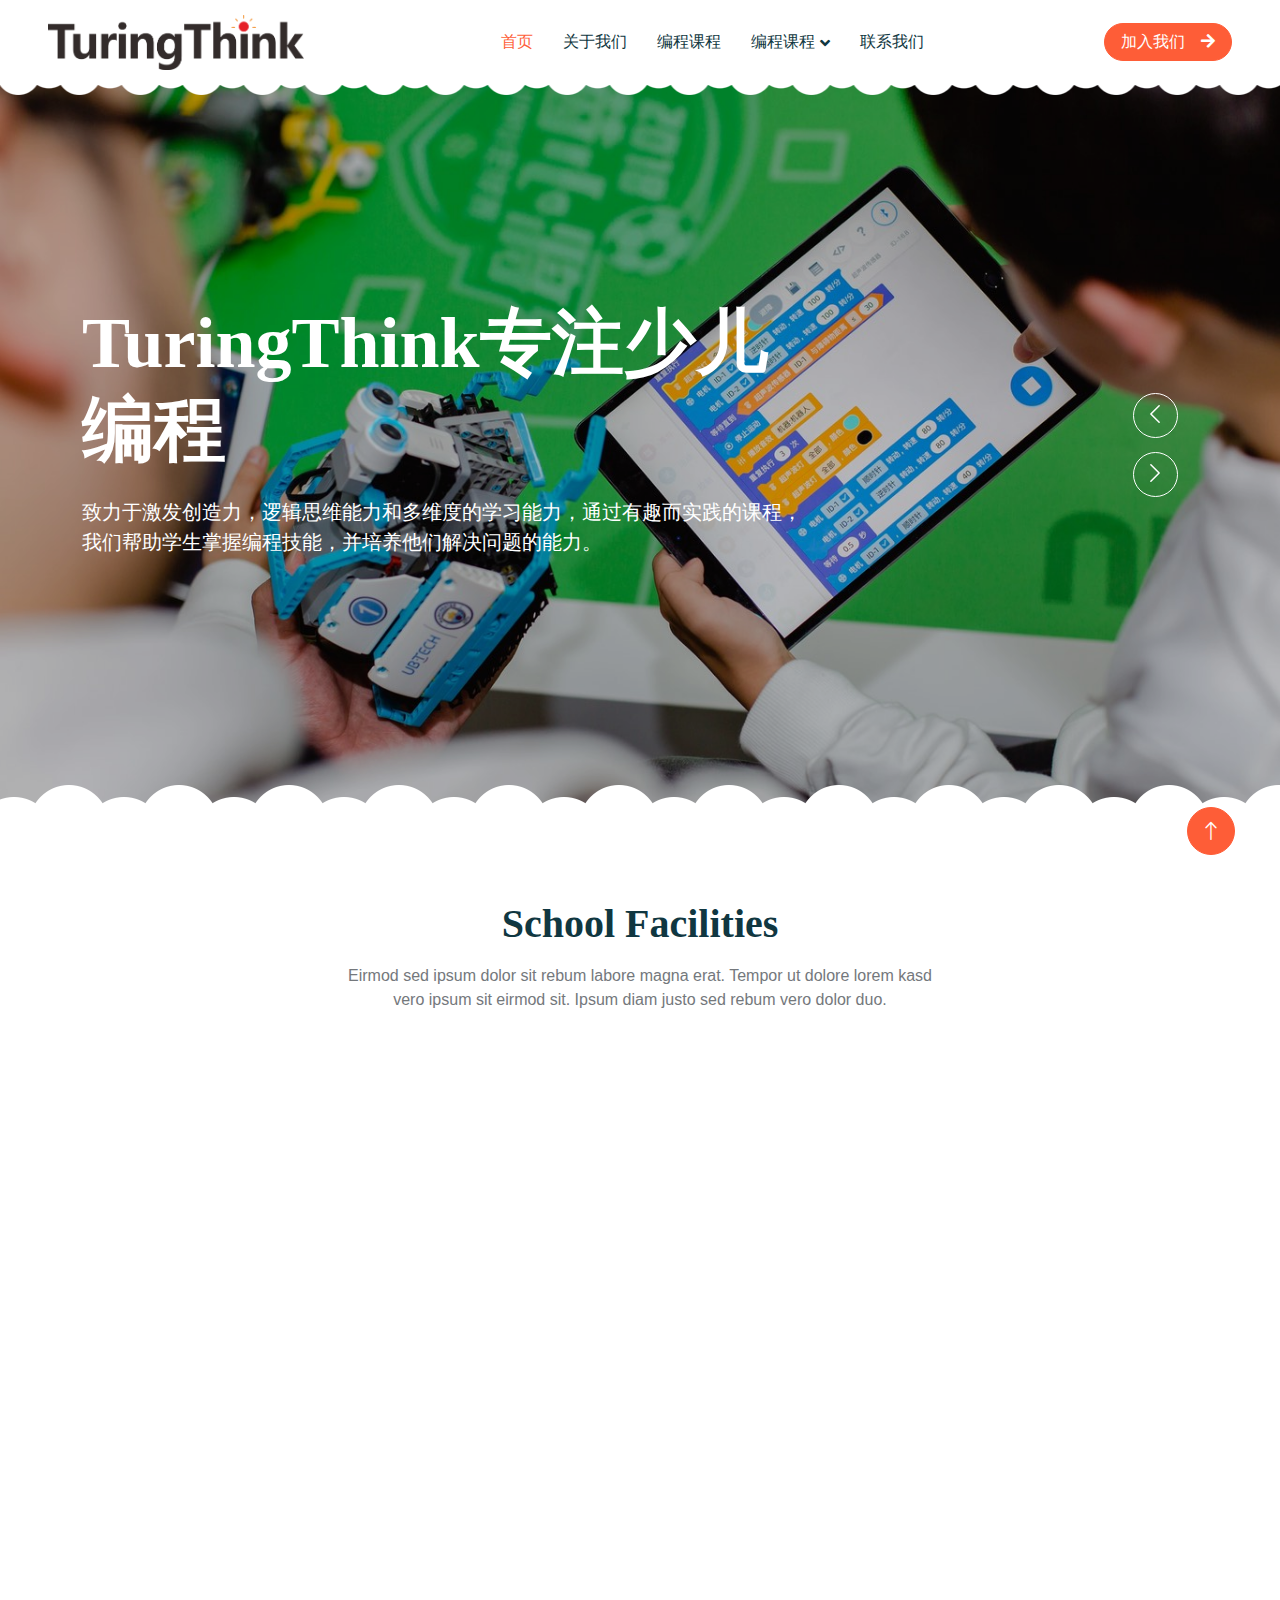
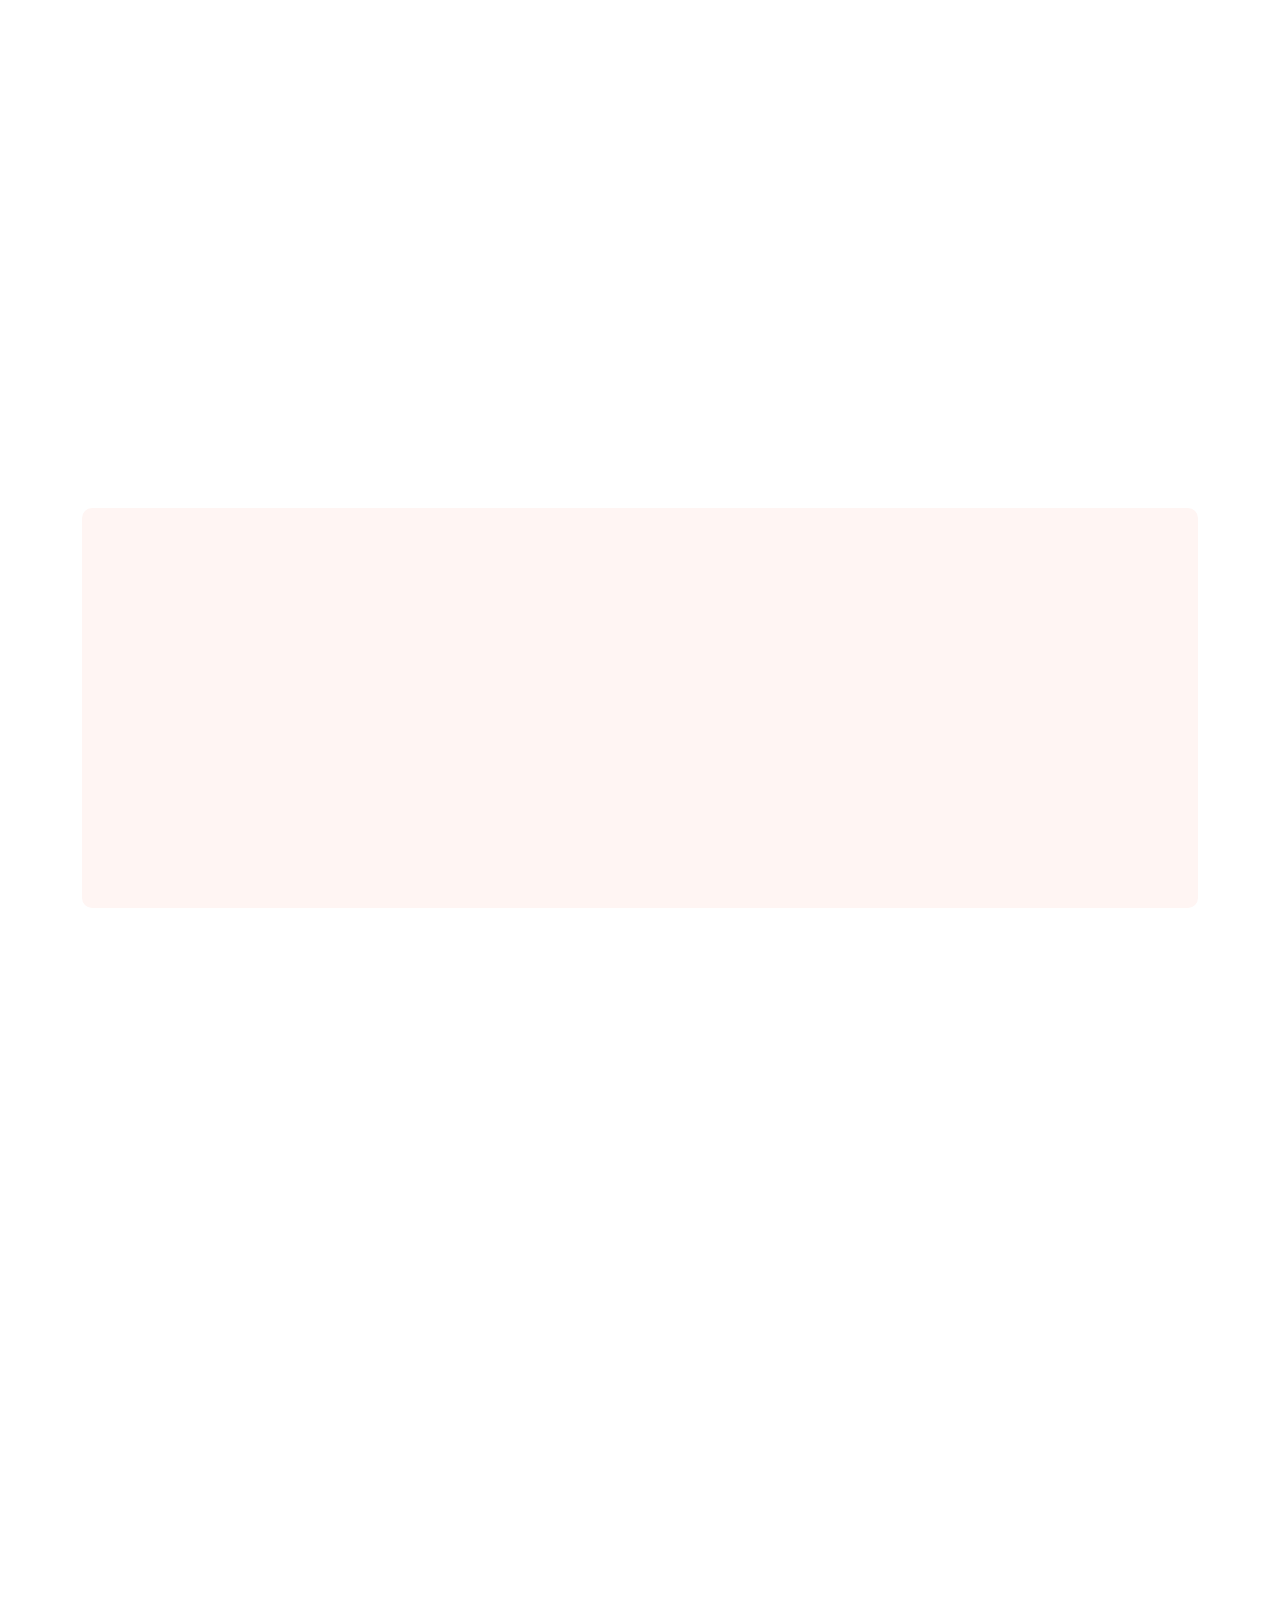
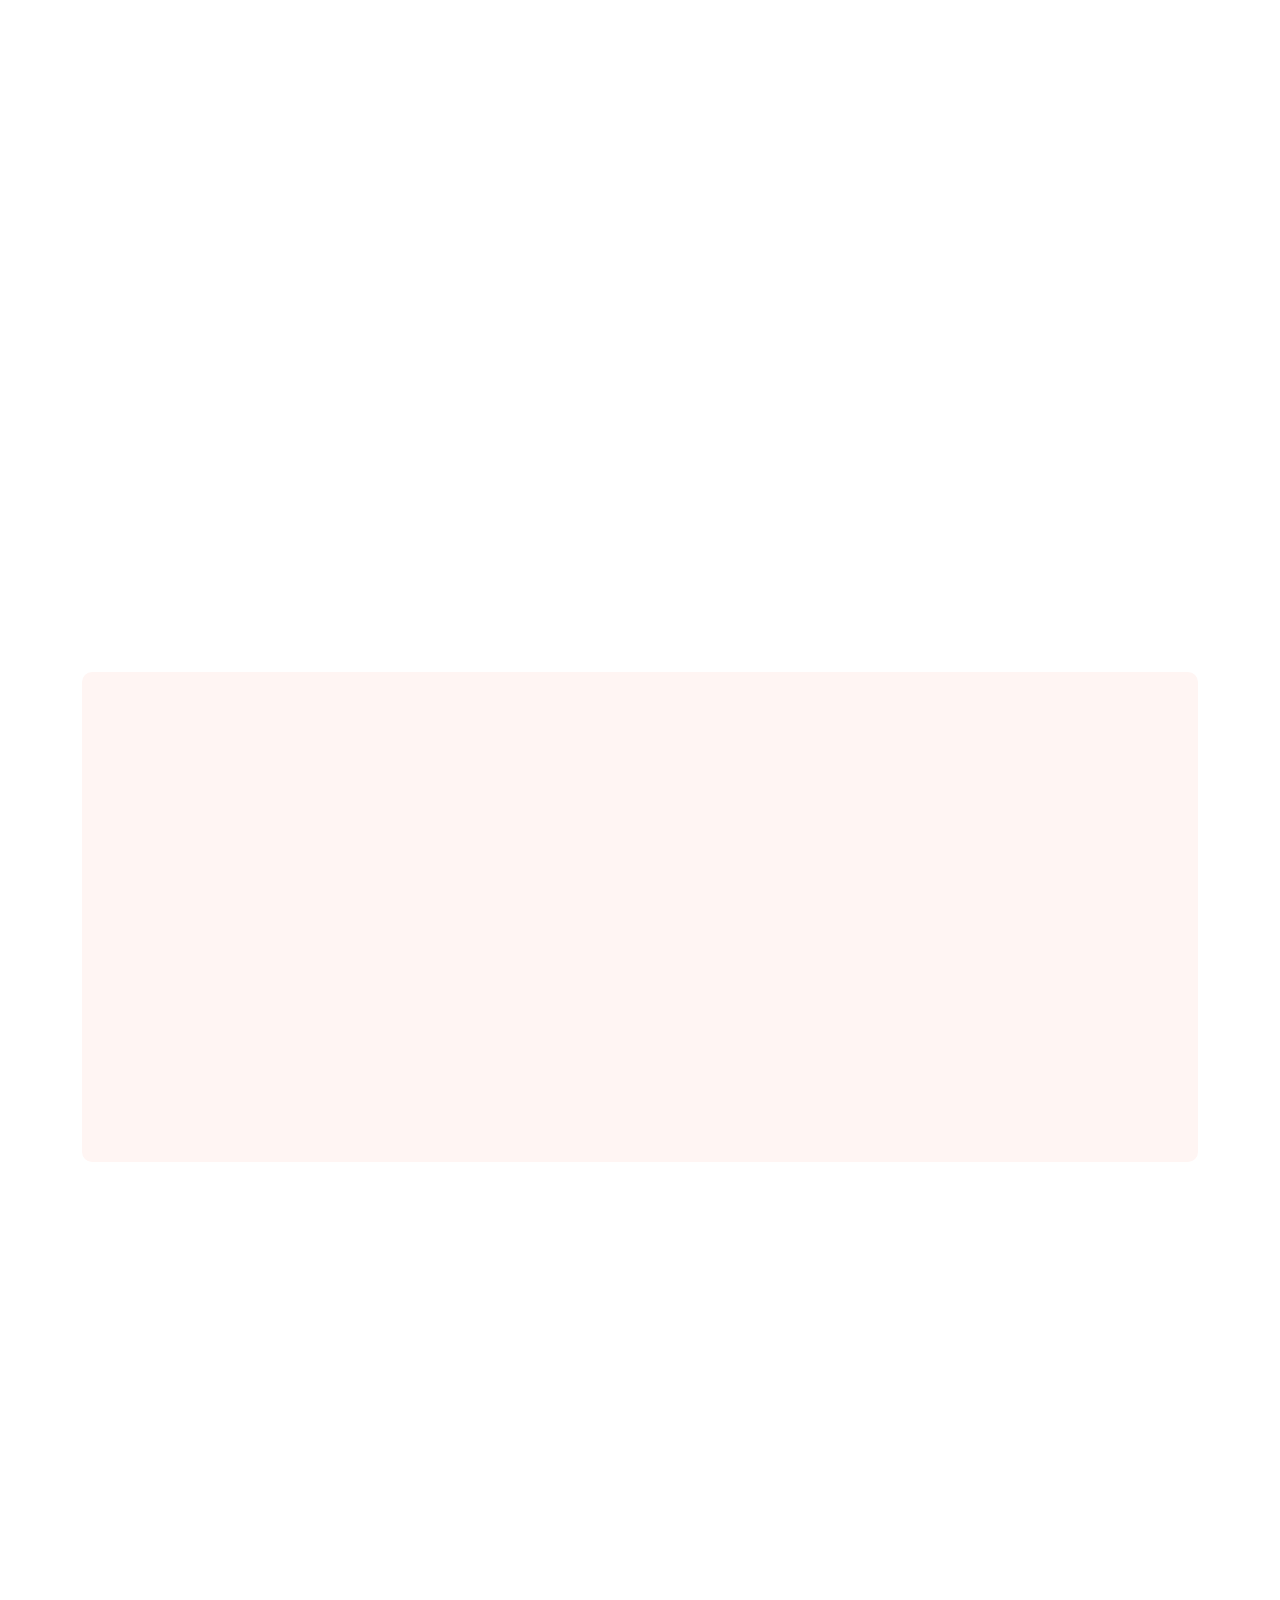
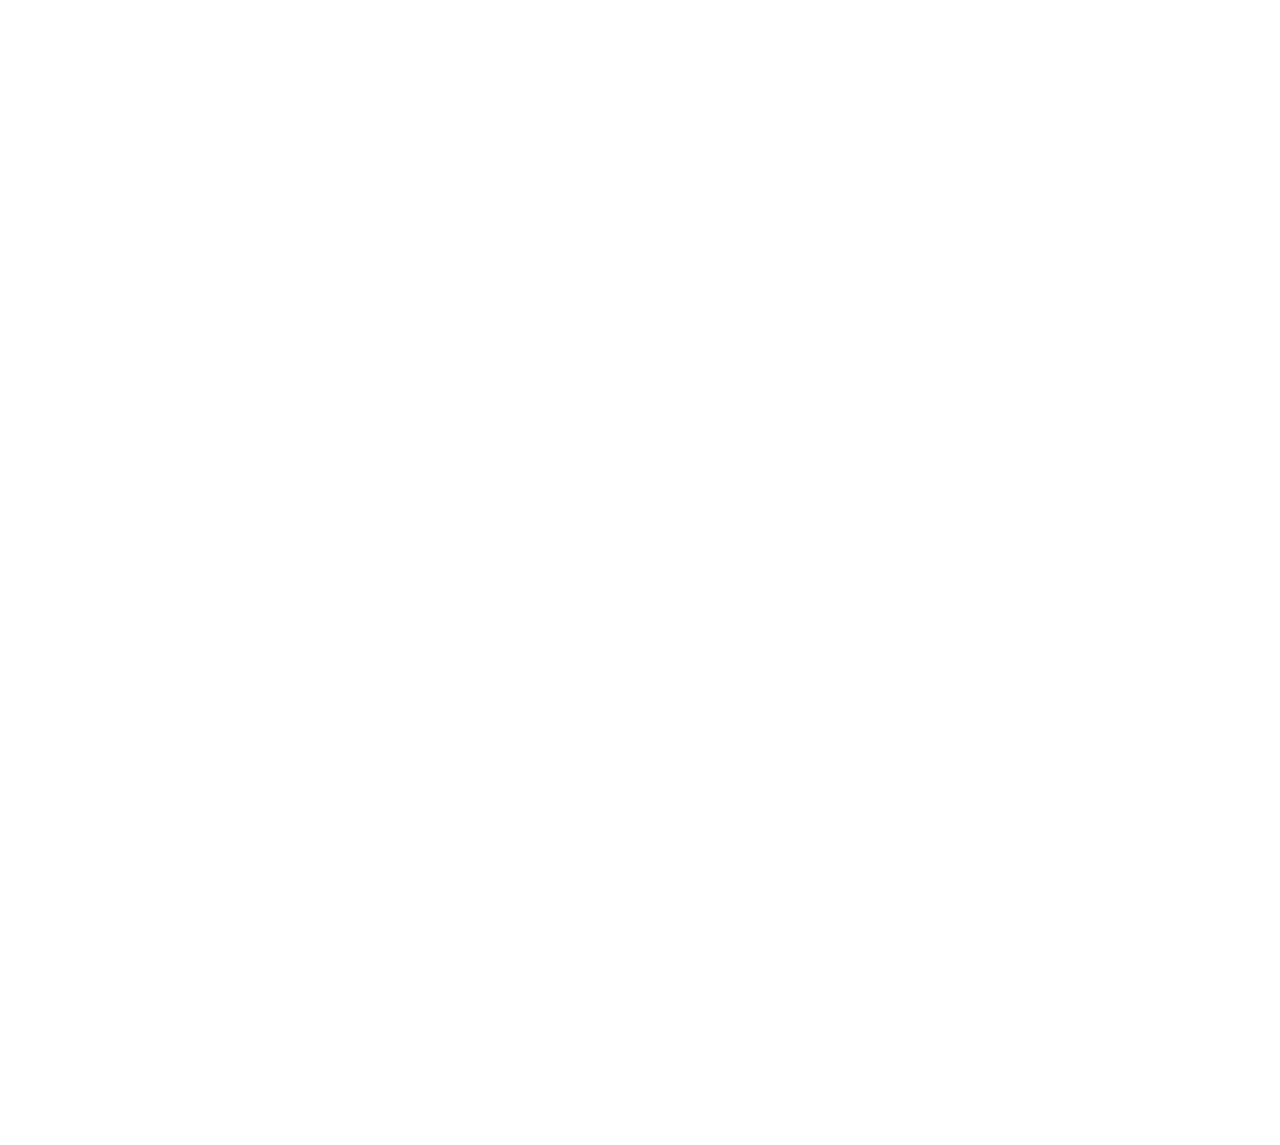
==== index.html @ c1204d05 "update image." ====
<!DOCTYPE html>
<html lang="en">

<head>
    <meta charset="utf-8">
    <title>TuringThink - 少儿编程网</title>
    <meta content="width=device-width, initial-scale=1.0" name="viewport">
    <meta content="TuringThink, 少儿编程, 青少年编程, NOIP, 云南少儿编程, 昆明少儿编程" name="keywords">
    <meta content="TuringThink 是一家领先的少儿编程教育公司，致力于激发创造力, 逻辑思维能力和多维度的学习能力。通过有趣而实践的课程，我们帮助学生掌握编程技能，并培养他们解决问题的能力。" name="description">

    <!-- Favicon -->
    <link href="img/favicon.ico" rel="icon">

    <!-- Google Web Fonts -->
    <link href="lib/googlefont/css2?family=Heebo:wght@400;500;600&family=Inter:wght@600&family=Lobster+Two:wght@700&display=swap" rel="stylesheet">
    
    <!-- Icon Font Stylesheet -->
    <link href="lib/cloudflare/all.min.css" rel="stylesheet">
    <link href="lib/bootstrap/bootstrap-icons.css" rel="stylesheet">

    <!-- Libraries Stylesheet -->
    <link href="lib/animate/animate.min.css" rel="stylesheet">
    <link href="lib/owlcarousel/assets/owl.carousel.min.css" rel="stylesheet">

    <!-- Customized Bootstrap Stylesheet -->
    <link href="css/bootstrap.min.css" rel="stylesheet">

    <!-- Template Stylesheet -->
    <link href="css/style.css" rel="stylesheet">
</head>

<body>
    <div class="container-xxl bg-white p-0">
        <!-- Spinner Start -->
        <div id="spinner" class="show bg-white position-fixed translate-middle w-100 vh-100 top-50 start-50 d-flex align-items-center justify-content-center">
            <div class="spinner-border text-primary" style="width: 3rem; height: 3rem;" role="status">
                <span class="sr-only">Loading...</span>
            </div>
        </div>
        <!-- Spinner End -->


        <!-- Navbar Start -->
        <nav class="navbar navbar-expand-lg bg-white navbar-light sticky-top px-4 px-lg-5 py-lg-0">
            <a href="index.html" class="navbar-brand">
               <img src="img/logo.jpg" class="m-0 logo" alt=""> 
            </a>
            <button type="button" class="navbar-toggler" data-bs-toggle="collapse" data-bs-target="#navbarCollapse">
                <span class="navbar-toggler-icon"></span>
            </button>
            <div class="collapse navbar-collapse" id="navbarCollapse">
                <div class="navbar-nav mx-auto">
                    <a href="index.html" class="nav-item nav-link active">首页</a>
                    <a href="about.html" class="nav-item nav-link">关于我们</a>
                    <a href="classes.html" class="nav-item nav-link">编程课程</a>
                    <div class="nav-item dropdown">
                        <a href="#" class="nav-link dropdown-toggle" data-bs-toggle="dropdown">编程课程</a>
                        <div class="dropdown-menu rounded-0 rounded-bottom border-0 shadow-sm m-0">
                            <a href="facility.html" class="dropdown-item">NOIP C++ 竞赛</a>
                            <a href="team.html" class="dropdown-item">Python 课程</a>
                            <a href="call-to-action.html" class="dropdown-item">Scratch 编程</a>
                            <a href="appointment.html" class="dropdown-item"> EV3 课程</a>
                            <a href="testimonial.html" class="dropdown-item">Wedo 课程</a>
                            <!-- <a href="404.html" class="dropdown-item">404 Error</a> -->
                        </div>
                    </div>
                    <a href="contact.html" class="nav-item nav-link">联系我们</a>
                </div>
                <a href="" class="btn btn-primary rounded-pill px-3 d-none d-lg-block">加入我们<i class="fa fa-arrow-right ms-3"></i></a>
            </div>
        </nav>
        <!-- Navbar End -->


        <!-- Carousel Start -->
        <div class="container-fluid p-0 mb-5">
            <div class="owl-carousel header-carousel position-relative">
                <div class="owl-carousel-item position-relative">
                    <img class="img-fluid" src="img/carousel-1.jpg" alt="">
                    <div class="position-absolute top-0 start-0 w-100 h-100 d-flex align-items-center" style="background: rgba(0, 0, 0, .2);">
                        <div class="container">
                            <div class="row justify-content-start">
                                <div class="col-10 col-lg-8">
                                    <h1 class="display-2 text-white animated slideInDown mb-4">TuringThink专注少儿编程</h1>
                                    <p class="fs-5 fw-medium text-white mb-4 pb-2">致力于激发创造力，逻辑思维能力和多维度的学习能力，通过有趣而实践的课程，我们帮助学生掌握编程技能，并培养他们解决问题的能力。</p>
                                </div>
                            </div>
                        </div>
                    </div>
                </div>
                <div class="owl-carousel-item position-relative">
                    <img class="img-fluid" src="img/carousel-2.jpg" alt="">
                    <div class="position-absolute top-0 start-0 w-100 h-100 d-flex align-items-center" style="background: rgba(0, 0, 0, .2);">
                        <div class="container">
                            <div class="row justify-content-start">
                                <div class="col-10 col-lg-8">
                                    <h1 class="display-2 text-white animated slideInDown mb-4">LETS教学系统</h1>
                                    <p class="fs-5 fw-medium text-white mb-4 pb-2">自主研发乐特思教学系统（Learning Explorer Teaching System）, 进行数据分析和数据挖掘, 从而因材施教制定个性化的学的学习方案。</p>
                                </div>
                            </div>
                        </div>
                    </div>
                </div>
            </div>
        </div>
        <!-- Carousel End -->


        <!-- Facilities Start -->
        <div class="container-xxl py-5">
            <div class="container">
                <div class="text-center mx-auto mb-5 wow fadeInUp" data-wow-delay="0.1s" style="max-width: 600px;">
                    <h1 class="mb-3">School Facilities</h1>
                    <p>Eirmod sed ipsum dolor sit rebum labore magna erat. Tempor ut dolore lorem kasd vero ipsum sit eirmod sit. Ipsum diam justo sed rebum vero dolor duo.</p>
                </div>
                <div class="row g-4">
                    <div class="col-lg-3 col-sm-6 wow fadeInUp" data-wow-delay="0.1s">
                        <div class="facility-item">
                            <div class="facility-icon bg-primary">
                                <span class="bg-primary"></span>
                                <i class="fa fa-bus-alt fa-3x text-primary"></i>
                                <span class="bg-primary"></span>
                            </div>
                            <div class="facility-text bg-primary">
                                <h3 class="text-primary mb-3">School Bus</h3>
                                <p class="mb-0">Eirmod sed ipsum dolor sit rebum magna erat lorem kasd vero ipsum sit</p>
                            </div>
                        </div>
                    </div>
                    <div class="col-lg-3 col-sm-6 wow fadeInUp" data-wow-delay="0.3s">
                        <div class="facility-item">
                            <div class="facility-icon bg-success">
                                <span class="bg-success"></span>
                                <i class="fa fa-futbol fa-3x text-success"></i>
                                <span class="bg-success"></span>
                            </div>
                            <div class="facility-text bg-success">
                                <h3 class="text-success mb-3">Playground</h3>
                                <p class="mb-0">Eirmod sed ipsum dolor sit rebum magna erat lorem kasd vero ipsum sit</p>
                            </div>
                        </div>
                    </div>
                    <div class="col-lg-3 col-sm-6 wow fadeInUp" data-wow-delay="0.5s">
                        <div class="facility-item">
                            <div class="facility-icon bg-warning">
                                <span class="bg-warning"></span>
                                <i class="fa fa-home fa-3x text-warning"></i>
                                <span class="bg-warning"></span>
                            </div>
                            <div class="facility-text bg-warning">
                                <h3 class="text-warning mb-3">Healthy Canteen</h3>
                                <p class="mb-0">Eirmod sed ipsum dolor sit rebum magna erat lorem kasd vero ipsum sit</p>
                            </div>
                        </div>
                    </div>
                    <div class="col-lg-3 col-sm-6 wow fadeInUp" data-wow-delay="0.7s">
                        <div class="facility-item">
                            <div class="facility-icon bg-info">
                                <span class="bg-info"></span>
                                <i class="fa fa-chalkboard-teacher fa-3x text-info"></i>
                                <span class="bg-info"></span>
                            </div>
                            <div class="facility-text bg-info">
                                <h3 class="text-info mb-3">Positive Learning</h3>
                                <p class="mb-0">Eirmod sed ipsum dolor sit rebum magna erat lorem kasd vero ipsum sit</p>
                            </div>
                        </div>
                    </div>
                </div>
            </div>
        </div>
        <!-- Facilities End -->


        <!-- About Start -->
        <div class="container-xxl py-5">
            <div class="container">
                <div class="row g-5 align-items-center">
                    <div class="col-lg-6 wow fadeInUp" data-wow-delay="0.1s">
                        <h1 class="mb-4">Learn More About Our Work And Our Cultural Activities</h1>
                        <p>Tempor erat elitr rebum at clita. Diam dolor diam ipsum sit. Aliqu diam amet diam et eos. Clita erat ipsum et lorem et sit, sed stet lorem sit clita duo justo magna dolore erat amet</p>
                        <p class="mb-4">Stet no et lorem dolor et diam, amet duo ut dolore vero eos. No stet est diam rebum amet diam ipsum. Clita clita labore, dolor duo nonumy clita sit at, sed sit sanctus dolor eos, ipsum labore duo duo sit no sea diam. Et dolor et kasd ea. Eirmod diam at dolor est vero nonumy magna.</p>
                        <div class="row g-4 align-items-center">
                            <div class="col-sm-6">
                                <a class="btn btn-primary rounded-pill py-3 px-5" href="">Read More</a>
                            </div>
                            <div class="col-sm-6">
                                <div class="d-flex align-items-center">
                                    <img class="rounded-circle flex-shrink-0" src="img/user.jpg" alt="" style="width: 45px; height: 45px;">
                                    <div class="ms-3">
                                        <h6 class="text-primary mb-1">Jhon Doe</h6>
                                        <small>CEO & Founder</small>
                                    </div>
                                </div>
                            </div>
                        </div>
                    </div>
                    <div class="col-lg-6 about-img wow fadeInUp" data-wow-delay="0.5s">
                        <div class="row">
                            <div class="col-12 text-center">
                                <img class="img-fluid w-75 rounded-circle bg-light p-3" src="img/about-1.jpg" alt="">
                            </div>
                            <div class="col-6 text-start" style="margin-top: -150px;">
                                <img class="img-fluid w-100 rounded-circle bg-light p-3" src="img/about-2.jpg" alt="">
                            </div>
                            <div class="col-6 text-end" style="margin-top: -150px;">
                                <img class="img-fluid w-100 rounded-circle bg-light p-3" src="img/about-3.jpg" alt="">
                            </div>
                        </div>
                    </div>
                </div>
            </div>
        </div>
        <!-- About End -->


        <!-- Call To Action Start -->
        <div class="container-xxl py-5">
            <div class="container">
                <div class="bg-light rounded">
                    <div class="row g-0">
                        <div class="col-lg-6 wow fadeIn" data-wow-delay="0.1s" style="min-height: 400px;">
                            <div class="position-relative h-100">
                                <img class="position-absolute w-100 h-100 rounded" src="img/call-to-action.jpg" style="object-fit: cover;">
                            </div>
                        </div>
                        <div class="col-lg-6 wow fadeIn" data-wow-delay="0.5s">
                            <div class="h-100 d-flex flex-column justify-content-center p-5">
                                <h1 class="mb-4">Become A Teacher</h1>
                                <p class="mb-4">Tempor erat elitr rebum at clita. Diam dolor diam ipsum sit. Aliqu diam amet diam et eos.
                                    Clita erat ipsum et lorem et sit, sed stet lorem sit clita duo justo magna dolore erat amet
                                </p>
                                <a class="btn btn-primary py-3 px-5" href="">Get Started Now<i class="fa fa-arrow-right ms-2"></i></a>
                            </div>
                        </div>
                    </div>
                </div>
            </div>
        </div>
        <!-- Call To Action End -->


        <!-- Classes Start -->
        <div class="container-xxl py-5">
            <div class="container">
                <div class="text-center mx-auto mb-5 wow fadeInUp" data-wow-delay="0.1s" style="max-width: 600px;">
                    <h1 class="mb-3">School Classes</h1>
                    <p>Eirmod sed ipsum dolor sit rebum labore magna erat. Tempor ut dolore lorem kasd vero ipsum sit eirmod sit. Ipsum diam justo sed rebum vero dolor duo.</p>
                </div>
                <div class="row g-4">
                    <div class="col-lg-4 col-md-6 wow fadeInUp" data-wow-delay="0.1s">
                        <div class="classes-item">
                            <div class="bg-light rounded-circle w-75 mx-auto p-3">
                                <img class="img-fluid rounded-circle" src="img/classes-1.jpg" alt="">
                            </div>
                            <div class="bg-light rounded p-4 pt-5 mt-n5">
                                <a class="d-block text-center h3 mt-3 mb-4" href="">Art & Drawing</a>
                                <div class="d-flex align-items-center justify-content-between mb-4">
                                    <div class="d-flex align-items-center">
                                        <img class="rounded-circle flex-shrink-0" src="img/user.jpg" alt="" style="width: 45px; height: 45px;">
                                        <div class="ms-3">
                                            <h6 class="text-primary mb-1">Jhon Doe</h6>
                                            <small>Teacher</small>
                                        </div>
                                    </div>
                                    <span class="bg-primary text-white rounded-pill py-2 px-3" href="">$99</span>
                                </div>
                                <div class="row g-1">
                                    <div class="col-4">
                                        <div class="border-top border-3 border-primary pt-2">
                                            <h6 class="text-primary mb-1">Age:</h6>
                                            <small>3-5 Years</small>
                                        </div>
                                    </div>
                                    <div class="col-4">
                                        <div class="border-top border-3 border-success pt-2">
                                            <h6 class="text-success mb-1">Time:</h6>
                                            <small>9-10 AM</small>
                                        </div>
                                    </div>
                                    <div class="col-4">
                                        <div class="border-top border-3 border-warning pt-2">
                                            <h6 class="text-warning mb-1">Capacity:</h6>
                                            <small>30 Kids</small>
                                        </div>
                                    </div>
                                </div>
                            </div>
                        </div>
                    </div>
                    <div class="col-lg-4 col-md-6 wow fadeInUp" data-wow-delay="0.3s">
                        <div class="classes-item">
                            <div class="bg-light rounded-circle w-75 mx-auto p-3">
                                <img class="img-fluid rounded-circle" src="img/classes-2.jpg" alt="">
                            </div>
                            <div class="bg-light rounded p-4 pt-5 mt-n5">
                                <a class="d-block text-center h3 mt-3 mb-4" href="">Color Management</a>
                                <div class="d-flex align-items-center justify-content-between mb-4">
                                    <div class="d-flex align-items-center">
                                        <img class="rounded-circle flex-shrink-0" src="img/user.jpg" alt="" style="width: 45px; height: 45px;">
                                        <div class="ms-3">
                                            <h6 class="text-primary mb-1">Jhon Doe</h6>
                                            <small>Teacher</small>
                                        </div>
                                    </div>
                                    <span class="bg-primary text-white rounded-pill py-2 px-3" href="">$99</span>
                                </div>
                                <div class="row g-1">
                                    <div class="col-4">
                                        <div class="border-top border-3 border-primary pt-2">
                                            <h6 class="text-primary mb-1">Age:</h6>
                                            <small>3-5 Years</small>
                                        </div>
                                    </div>
                                    <div class="col-4">
                                        <div class="border-top border-3 border-success pt-2">
                                            <h6 class="text-success mb-1">Time:</h6>
                                            <small>9-10 AM</small>
                                        </div>
                                    </div>
                                    <div class="col-4">
                                        <div class="border-top border-3 border-warning pt-2">
                                            <h6 class="text-warning mb-1">Capacity:</h6>
                                            <small>30 Kids</small>
                                        </div>
                                    </div>
                                </div>
                            </div>
                        </div>
                    </div>
                    <div class="col-lg-4 col-md-6 wow fadeInUp" data-wow-delay="0.5s">
                        <div class="classes-item">
                            <div class="bg-light rounded-circle w-75 mx-auto p-3">
                                <img class="img-fluid rounded-circle" src="img/classes-3.jpg" alt="">
                            </div>
                            <div class="bg-light rounded p-4 pt-5 mt-n5">
                                <a class="d-block text-center h3 mt-3 mb-4" href="">Athletic & Dance</a>
                                <div class="d-flex align-items-center justify-content-between mb-4">
                                    <div class="d-flex align-items-center">
                                        <img class="rounded-circle flex-shrink-0" src="img/user.jpg" alt="" style="width: 45px; height: 45px;">
                                        <div class="ms-3">
                                            <h6 class="text-primary mb-1">Jhon Doe</h6>
                                            <small>Teacher</small>
                                        </div>
                                    </div>
                                    <span class="bg-primary text-white rounded-pill py-2 px-3" href="">$99</span>
                                </div>
                                <div class="row g-1">
                                    <div class="col-4">
                                        <div class="border-top border-3 border-primary pt-2">
                                            <h6 class="text-primary mb-1">Age:</h6>
                                            <small>3-5 Years</small>
                                        </div>
                                    </div>
                                    <div class="col-4">
                                        <div class="border-top border-3 border-success pt-2">
                                            <h6 class="text-success mb-1">Time:</h6>
                                            <small>9-10 AM</small>
                                        </div>
                                    </div>
                                    <div class="col-4">
                                        <div class="border-top border-3 border-warning pt-2">
                                            <h6 class="text-warning mb-1">Capacity:</h6>
                                            <small>30 Kids</small>
                                        </div>
                                    </div>
                                </div>
                            </div>
                        </div>
                    </div>
                    <div class="col-lg-4 col-md-6 wow fadeInUp" data-wow-delay="0.1s">
                        <div class="classes-item">
                            <div class="bg-light rounded-circle w-75 mx-auto p-3">
                                <img class="img-fluid rounded-circle" src="img/classes-4.jpg" alt="">
                            </div>
                            <div class="bg-light rounded p-4 pt-5 mt-n5">
                                <a class="d-block text-center h3 mt-3 mb-4" href="">Language & Speaking</a>
                                <div class="d-flex align-items-center justify-content-between mb-4">
                                    <div class="d-flex align-items-center">
                                        <img class="rounded-circle flex-shrink-0" src="img/user.jpg" alt="" style="width: 45px; height: 45px;">
                                        <div class="ms-3">
                                            <h6 class="text-primary mb-1">Jhon Doe</h6>
                                            <small>Teacher</small>
                                        </div>
                                    </div>
                                    <span class="bg-primary text-white rounded-pill py-2 px-3" href="">$99</span>
                                </div>
                                <div class="row g-1">
                                    <div class="col-4">
                                        <div class="border-top border-3 border-primary pt-2">
                                            <h6 class="text-primary mb-1">Age:</h6>
                                            <small>3-5 Years</small>
                                        </div>
                                    </div>
                                    <div class="col-4">
                                        <div class="border-top border-3 border-success pt-2">
                                            <h6 class="text-success mb-1">Time:</h6>
                                            <small>9-10 AM</small>
                                        </div>
                                    </div>
                                    <div class="col-4">
                                        <div class="border-top border-3 border-warning pt-2">
                                            <h6 class="text-warning mb-1">Capacity:</h6>
                                            <small>30 Kids</small>
                                        </div>
                                    </div>
                                </div>
                            </div>
                        </div>
                    </div>
                    <div class="col-lg-4 col-md-6 wow fadeInUp" data-wow-delay="0.3s">
                        <div class="classes-item">
                            <div class="bg-light rounded-circle w-75 mx-auto p-3">
                                <img class="img-fluid rounded-circle" src="img/classes-5.jpg" alt="">
                            </div>
                            <div class="bg-light rounded p-4 pt-5 mt-n5">
                                <a class="d-block text-center h3 mt-3 mb-4" href="">Religion & History</a>
                                <div class="d-flex align-items-center justify-content-between mb-4">
                                    <div class="d-flex align-items-center">
                                        <img class="rounded-circle flex-shrink-0" src="img/user.jpg" alt="" style="width: 45px; height: 45px;">
                                        <div class="ms-3">
                                            <h6 class="text-primary mb-1">Jhon Doe</h6>
                                            <small>Teacher</small>
                                        </div>
                                    </div>
                                    <span class="bg-primary text-white rounded-pill py-2 px-3" href="">$99</span>
                                </div>
                                <div class="row g-1">
                                    <div class="col-4">
                                        <div class="border-top border-3 border-primary pt-2">
                                            <h6 class="text-primary mb-1">Age:</h6>
                                            <small>3-5 Years</small>
                                        </div>
                                    </div>
                                    <div class="col-4">
                                        <div class="border-top border-3 border-success pt-2">
                                            <h6 class="text-success mb-1">Time:</h6>
                                            <small>9-10 AM</small>
                                        </div>
                                    </div>
                                    <div class="col-4">
                                        <div class="border-top border-3 border-warning pt-2">
                                            <h6 class="text-warning mb-1">Capacity:</h6>
                                            <small>30 Kids</small>
                                        </div>
                                    </div>
                                </div>
                            </div>
                        </div>
                    </div>
                    <div class="col-lg-4 col-md-6 wow fadeInUp" data-wow-delay="0.5s">
                        <div class="classes-item">
                            <div class="bg-light rounded-circle w-75 mx-auto p-3">
                                <img class="img-fluid rounded-circle" src="img/classes-6.jpg" alt="">
                            </div>
                            <div class="bg-light rounded p-4 pt-5 mt-n5">
                                <a class="d-block text-center h3 mt-3 mb-4" href="">General Knowledge</a>
                                <div class="d-flex align-items-center justify-content-between mb-4">
                                    <div class="d-flex align-items-center">
                                        <img class="rounded-circle flex-shrink-0" src="img/user.jpg" alt="" style="width: 45px; height: 45px;">
                                        <div class="ms-3">
                                            <h6 class="text-primary mb-1">Jhon Doe</h6>
                                            <small>Teacher</small>
                                        </div>
                                    </div>
                                    <span class="bg-primary text-white rounded-pill py-2 px-3" href="">$99</span>
                                </div>
                                <div class="row g-1">
                                    <div class="col-4">
                                        <div class="border-top border-3 border-primary pt-2">
                                            <h6 class="text-primary mb-1">Age:</h6>
                                            <small>3-5 Years</small>
                                        </div>
                                    </div>
                                    <div class="col-4">
                                        <div class="border-top border-3 border-success pt-2">
                                            <h6 class="text-success mb-1">Time:</h6>
                                            <small>9-10 AM</small>
                                        </div>
                                    </div>
                                    <div class="col-4">
                                        <div class="border-top border-3 border-warning pt-2">
                                            <h6 class="text-warning mb-1">Capacity:</h6>
                                            <small>30 Kids</small>
                                        </div>
                                    </div>
                                </div>
                            </div>
                        </div>
                    </div>
                </div>
            </div>
        </div>
        <!-- Classes End -->


        <!-- Appointment Start -->
        <div class="container-xxl py-5">
            <div class="container">
                <div class="bg-light rounded">
                    <div class="row g-0">
                        <div class="col-lg-6 wow fadeIn" data-wow-delay="0.1s">
                            <div class="h-100 d-flex flex-column justify-content-center p-5">
                                <h1 class="mb-4">Make Appointment</h1>
                                <form>
                                    <div class="row g-3">
                                        <div class="col-sm-6">
                                            <div class="form-floating">
                                                <input type="text" class="form-control border-0" id="gname" placeholder="Gurdian Name">
                                                <label for="gname">Gurdian Name</label>
                                            </div>
                                        </div>
                                        <div class="col-sm-6">
                                            <div class="form-floating">
                                                <input type="email" class="form-control border-0" id="gmail" placeholder="Gurdian Email">
                                                <label for="gmail">Gurdian Email</label>
                                            </div>
                                        </div>
                                        <div class="col-sm-6">
                                            <div class="form-floating">
                                                <input type="text" class="form-control border-0" id="cname" placeholder="Child Name">
                                                <label for="cname">Child Name</label>
                                            </div>
                                        </div>
                                        <div class="col-sm-6">
                                            <div class="form-floating">
                                                <input type="text" class="form-control border-0" id="cage" placeholder="Child Age">
                                                <label for="cage">Child Age</label>
                                            </div>
                                        </div>
                                        <div class="col-12">
                                            <div class="form-floating">
                                                <textarea class="form-control border-0" placeholder="Leave a message here" id="message" style="height: 100px"></textarea>
                                                <label for="message">Message</label>
                                            </div>
                                        </div>
                                        <div class="col-12">
                                            <button class="btn btn-primary w-100 py-3" type="submit">Submit</button>
                                        </div>
                                    </div>
                                </form>
                            </div>
                        </div>
                        <div class="col-lg-6 wow fadeIn" data-wow-delay="0.5s" style="min-height: 400px;">
                            <div class="position-relative h-100">
                                <img class="position-absolute w-100 h-100 rounded" src="img/appointment.jpg" style="object-fit: cover;">
                            </div>
                        </div>
                    </div>
                </div>
            </div>
        </div>
        <!-- Appointment End -->


        <!-- Team Start -->
        <div class="container-xxl py-5">
            <div class="container">
                <div class="text-center mx-auto mb-5 wow fadeInUp" data-wow-delay="0.1s" style="max-width: 600px;">
                    <h1 class="mb-3">教师团队</h1>
                    <p>我们的教师团队是我们公司的核心资产，由一群热情、经验丰富的教育专家和编程技术专家组成。我们的教师团队拥有广泛的教育背景和专业知识。我们的教师团队在少儿编程领域拥有丰富的教学经验。</p>
                    <p>我们的教师团队具备创新思维和探索精神。他们积极跟踪编程教育领域的最新趋势和技术发展，不断更新教学内容和方法。我们致力于培养学生的创造力、解决问题的能力和团队合作精神，帮助他们成为未来的科技创新者。</p>
                </div>
                <div class="row g-4">
                    <div class="col-lg-4 col-md-6 wow fadeInUp" data-wow-delay="0.1s">
                        <div class="team-item position-relative">
                            <img class="img-fluid rounded-circle w-75" src="img/team-1.jpg" alt="">
                            <div class="team-text">
                                <h3>王老师</h3>
                                <p>有丰富的教学经验，精通多门编程语言，包括scratch、python、c++等。 并参与了课程的开发与建设。</p>
                            </div>
                        </div>
                    </div>
                    <div class="col-lg-4 col-md-6 wow fadeInUp" data-wow-delay="0.3s">
                        <div class="team-item position-relative">
                            <img class="img-fluid rounded-circle w-75" src="img/team-2.jpg" alt="">
                            <div class="team-text">
                                <h3>郑老师</h3>
                                <p>经验丰富、富有爱心和耐心的教育专家。并且是家庭教育心理咨询师。 培养学生的创造力和表达力。</p>
                            </div>
                        </div>
                    </div>
                    <div class="col-lg-4 col-md-6 wow fadeInUp" data-wow-delay="0.5s">
                        <div class="team-item position-relative">
                            <img class="img-fluid rounded-circle w-75" src="img/team-3.jpg" alt="">
                            <div class="team-text">
                                <h3>马老师</h3>
                                <p>丰富的经验和专业知识，擅长教学引导,指导学生，培养他们的编程能力和创造力学习中取得成功。</p>
                            </div>
                        </div>
                    </div>
                </div>
            </div>
        </div>
        <!-- Team End -->


        <!-- Testimonial Start -->
        <div class="container-xxl py-5">
            <div class="container">
                <div class="text-center mx-auto mb-5 wow fadeInUp" data-wow-delay="0.1s" style="max-width: 600px;">
                    <h1 class="mb-3">Our Clients Say!</h1>
                    <p>Eirmod sed ipsum dolor sit rebum labore magna erat. Tempor ut dolore lorem kasd vero ipsum sit eirmod sit. Ipsum diam justo sed rebum vero dolor duo.</p>
                </div>
                <div class="owl-carousel testimonial-carousel wow fadeInUp" data-wow-delay="0.1s">
                    <div class="testimonial-item bg-light rounded p-5">
                        <p class="fs-5">Tempor stet labore dolor clita stet diam amet ipsum dolor duo ipsum rebum stet dolor amet diam stet. Est stet ea lorem amet est kasd kasd erat eos</p>
                        <div class="d-flex align-items-center bg-white me-n5" style="border-radius: 50px 0 0 50px;">
                            <img class="img-fluid flex-shrink-0 rounded-circle" src="img/testimonial-1.jpg" style="width: 90px; height: 90px;">
                            <div class="ps-3">
                                <h3 class="mb-1">Client Name</h3>
                                <span>Profession</span>
                            </div>
                            <i class="fa fa-quote-right fa-3x text-primary ms-auto d-none d-sm-flex"></i>
                        </div>
                    </div>
                    <div class="testimonial-item bg-light rounded p-5">
                        <p class="fs-5">Tempor stet labore dolor clita stet diam amet ipsum dolor duo ipsum rebum stet dolor amet diam stet. Est stet ea lorem amet est kasd kasd erat eos</p>
                        <div class="d-flex align-items-center bg-white me-n5" style="border-radius: 50px 0 0 50px;">
                            <img class="img-fluid flex-shrink-0 rounded-circle" src="img/testimonial-2.jpg" style="width: 90px; height: 90px;">
                            <div class="ps-3">
                                <h3 class="mb-1">Client Name</h3>
                                <span>Profession</span>
                            </div>
                            <i class="fa fa-quote-right fa-3x text-primary ms-auto d-none d-sm-flex"></i>
                        </div>
                    </div>
                    <div class="testimonial-item bg-light rounded p-5">
                        <p class="fs-5">Tempor stet labore dolor clita stet diam amet ipsum dolor duo ipsum rebum stet dolor amet diam stet. Est stet ea lorem amet est kasd kasd erat eos</p>
                        <div class="d-flex align-items-center bg-white me-n5" style="border-radius: 50px 0 0 50px;">
                            <img class="img-fluid flex-shrink-0 rounded-circle" src="img/testimonial-3.jpg" style="width: 90px; height: 90px;">
                            <div class="ps-3">
                                <h3 class="mb-1">Client Name</h3>
                                <span>Profession</span>
                            </div>
                            <i class="fa fa-quote-right fa-3x text-primary ms-auto d-none d-sm-flex"></i>
                        </div>
                    </div>
                </div>
            </div>
        </div>
        <!-- Testimonial End -->


        <!-- Footer Start -->
        <div class="container-fluid bg-dark text-white-50 footer mt-5 wow fadeIn" data-wow-delay="0.1s">
            <div class="container">
                <div class="copyright">
                    <div class="row">
                        <div class="col-md-6 text-center text-md-start mb-3 mb-md-0">
                            &copy; <a class="border-bottom" href="#">TuringThink</a>  All Right Reserved. 
                        </div>
                        <div class="col-md-6 text-center text-md-end">
                            <div class="footer-menu">
                                <a href="">首页</a>
                                <a href="">课程大纲</a>
                                <a href="">帮助</a>
                                <a href="">问题列表</a>
                            </div>
                        </div>
                    </div>
                </div>
            </div>
        </div>
        <!-- Footer End -->


        <!-- Back to Top -->
        <a href="#" class="btn btn-lg btn-primary btn-lg-square back-to-top"><i class="bi bi-arrow-up"></i></a>
    </div>

    <!-- JavaScript Libraries -->
    <script src="lib/jquery/jquery-3.4.1.min.js"></script>
    <script src="lib/bootstrap/bootstrap.bundle.min.js"></script>
    <script src="lib/wow/wow.min.js"></script>
    <script src="lib/easing/easing.min.js"></script>
    <script src="lib/waypoints/waypoints.min.js"></script>
    <script src="lib/owlcarousel/owl.carousel.min.js"></script>

    <!-- Template Javascript -->
    <script src="js/main.js"></script>
</body>

</html>
---- css/style.css ----
/********** Template CSS **********/
:root {
    --primary: #FE5D37;
    --light: #FFF5F3;
    --dark: #103741;
}

.back-to-top {
    position: fixed;
    display: none;
    right: 45px;
    bottom: 45px;
    z-index: 99;
}


/*** Spinner ***/
#spinner {
    opacity: 0;
    visibility: hidden;
    transition: opacity .5s ease-out, visibility 0s linear .5s;
    z-index: 99999;
}

#spinner.show {
    transition: opacity .5s ease-out, visibility 0s linear 0s;
    visibility: visible;
    opacity: 1;
}

.logo {
    width: 260px;
}


/*** Button ***/
.btn {
    font-weight: 500;
    transition: .5s;
}

.btn.btn-primary {
    color: #FFFFFF;
}

.btn-square {
    width: 38px;
    height: 38px;
}

.btn-sm-square {
    width: 32px;
    height: 32px;
}

.btn-lg-square {
    width: 48px;
    height: 48px;
}

.btn-square,
.btn-sm-square,
.btn-lg-square {
    padding: 0;
    display: flex;
    align-items: center;
    justify-content: center;
    font-weight: normal;
    border-radius: 50px;
}


/*** Heading ***/
h1,
h2,
h3,
h4,
.h1,
.h2,
.h3,
.h4,
.display-1,
.display-2,
.display-3,
.display-4,
.display-5,
.display-6 {
    font-family: 'Lobster Two', cursive;
    font-weight: 700;
}

h5,
h6,
.h5,
.h6 {
    font-weight: 600;
}

.font-secondary {
    font-family: 'Lobster Two', cursive;
}


/*** Navbar ***/
.navbar .navbar-nav .nav-link {
    padding: 30px 15px;
    color: var(--dark);
    font-weight: 500;
    outline: none;
}

.navbar .navbar-nav .nav-link:hover,
.navbar .navbar-nav .nav-link.active {
    color: var(--primary);
}

.navbar.sticky-top {
    top: -100px;
    transition: .5s;
}

.navbar .dropdown-toggle::after {
    border: none;
    content: "\f107";
    font-family: "Font Awesome 5 Free";
    font-weight: 900;
    vertical-align: middle;
    margin-left: 5px;
    transition: .5s;
}

.navbar .dropdown-toggle[aria-expanded=true]::after {
    transform: rotate(-180deg);
}

@media (max-width: 991.98px) {
    .navbar .navbar-nav .nav-link  {
        margin-right: 0;
        padding: 10px 0;
    }

    .navbar .navbar-nav {
        margin-top: 15px;
        border-top: 1px solid #EEEEEE;
    }
}

@media (min-width: 992px) {
    .navbar .nav-item .dropdown-menu {
        display: block;
        top: calc(100% - 15px);
        margin-top: 0;
        opacity: 0;
        visibility: hidden;
        transition: .5s;
        
    }

    .navbar .nav-item:hover .dropdown-menu {
        top: 100%;
        visibility: visible;
        transition: .5s;
        opacity: 1;
    }
}


/*** Header ***/
.header-carousel::before,
.header-carousel::after,
.page-header::before,
.page-header::after {
    position: absolute;
    content: "";
    width: 100%;
    height: 10px;
    top: 0;
    left: 0;
    background: url(../img/bg-header-top.png) center center repeat-x;
    z-index: 1;
}

.header-carousel::after,
.page-header::after {
    height: 19px;
    top: auto;
    bottom: 0;
    background: url(../img/bg-header-bottom.png) center center repeat-x;
}

@media (max-width: 768px) {
    .header-carousel .owl-carousel-item {
        position: relative;
        min-height: 500px;
    }
    
    .header-carousel .owl-carousel-item img {
        position: absolute;
        width: 100%;
        height: 100%;
        object-fit: cover;
    }

    .header-carousel .owl-carousel-item p {
        font-size: 16px !important;
        font-weight: 400 !important;
    }

    .header-carousel .owl-carousel-item h1 {
        font-size: 30px;
        font-weight: 600;
    }
}

.header-carousel .owl-nav {
    position: absolute;
    top: 50%;
    right: 8%;
    transform: translateY(-50%);
    display: flex;
    flex-direction: column;
}

.header-carousel .owl-nav .owl-prev,
.header-carousel .owl-nav .owl-next {
    margin: 7px 0;
    width: 45px;
    height: 45px;
    display: flex;
    align-items: center;
    justify-content: center;
    color: #FFFFFF;
    background: transparent;
    border: 1px solid #FFFFFF;
    border-radius: 45px;
    font-size: 22px;
    transition: .5s;
}

.header-carousel .owl-nav .owl-prev:hover,
.header-carousel .owl-nav .owl-next:hover {
    background: var(--primary);
    border-color: var(--primary);
}

.page-header {
    background: linear-gradient(rgba(0, 0, 0, .2), rgba(0, 0, 0, .2)), url(../img/carousel-1.jpg) center center no-repeat;
    background-size: cover;
}

.breadcrumb-item + .breadcrumb-item::before {
    color: rgba(255, 255, 255, .5);
}


/*** Facility ***/
.facility-item .facility-icon {
    position: relative;
    margin: 0 auto;
    width: 100px;
    height: 100px;
    border-radius: 100px;
    display: flex;
    align-items: center;
    justify-content: center;
}

.facility-item .facility-icon::before {
    position: absolute;
    content: "";
    width: 100%;
    height: 100%;
    top: 0;
    left: 0;
    background: rgba(255, 255, 255, .9);
    transition: .5s;
    z-index: 1;
}

.facility-item .facility-icon span {
    position: absolute;
    content: "";
    width: 15px;
    height: 30px;
    top: 0;
    left: 0;
    border-radius: 50%;
}

.facility-item .facility-icon span:last-child {
    left: auto;
    right: 0;
}

.facility-item .facility-icon i {
    position: relative;
    z-index: 2;
}

.facility-item .facility-text {
    position: relative;
    min-height: 250px;
    padding: 30px;
    border-radius: 100%;
    display: flex;
    text-align: center;
    justify-content: center;
    flex-direction: column;
}

.facility-item .facility-text::before {
    position: absolute;
    content: "";
    width: 100%;
    height: 100%;
    top: 0;
    left: 0;
    background: rgba(255, 255, 255, .9);
    transition: .5s;
    z-index: 1;
}

.facility-item .facility-text * {
    position: relative;
    z-index: 2;
}

.facility-item:hover .facility-icon::before,
.facility-item:hover .facility-text::before {
    background: transparent;
}

.facility-item * {
    transition: .5s;
}

.facility-item:hover * {
    color: #FFFFFF !important;
}


/*** About ***/
.about-img img {
    transition: .5s;
}

.about-img img:hover {
    background: var(--primary) !important;
}


/*** Classes ***/
.classes-item {
    transition: .5s;
}

.classes-item:hover {
    margin-top: -10px;
}


/*** Team ***/
.team-item .team-text {
    position: absolute;
    width: 250px;
    height: 250px;
    bottom: 0;
    right: 0;
    display: flex;
    align-items: center;
    justify-content: center;
    flex-direction: column;
    background: #FFFFFF;
    border: 17px solid var(--light);
    border-radius: 250px;
    transition: .5s;
}

.team-item:hover .team-text {
    border-color: var(--primary);
}


/*** Testimonial ***/
.testimonial-carousel {
    padding-left: 1.5rem;
    padding-right: 1.5rem;
}

@media (min-width: 576px) {
    .testimonial-carousel {
        padding-left: 4rem;
        padding-right: 4rem;
    }
    .logo {
        width: 16rem;
    }
}

@media (max-width: 575px) {
    .logo {
        width: 8rem;
    }
}

.testimonial-carousel .testimonial-item .border {
    border: 1px dashed rgba(0, 185, 142, .3) !important;
}

.testimonial-carousel .owl-nav {
    position: absolute;
    width: 100%;
    height: 45px;
    top: 50%;
    left: 0;
    transform: translateY(-50%);
    display: flex;
    justify-content: space-between;
    z-index: 1;
}

.testimonial-carousel .owl-nav .owl-prev,
.testimonial-carousel .owl-nav .owl-next {
    position: relative;
    width: 45px;
    height: 45px;
    display: flex;
    align-items: center;
    justify-content: center;
    color: #FFFFFF;
    background: var(--primary);
    border-radius: 45px;
    font-size: 20px;
    transition: .5s;
}

.testimonial-carousel .owl-nav .owl-prev:hover,
.testimonial-carousel .owl-nav .owl-next:hover {
    background: var(--dark);
}


/*** Footer ***/
.footer .btn.btn-social {
    margin-right: 5px;
    width: 45px;
    height: 45px;
    display: flex;
    align-items: center;
    justify-content: center;
    color: #FFFFFF;
    border: 1px solid rgba(255,255,255,0.5);
    border-radius: 45px;
    transition: .3s;
}

.footer .btn.btn-social:hover {
    border-color: var(--primary);
    background: var(--primary);
}

.footer .btn.btn-link {
    display: block;
    margin-bottom: 5px;
    padding: 0;
    text-align: left;
    font-size: 16px;
    font-weight: normal;
    text-transform: capitalize;
    transition: .3s;
}

.footer .btn.btn-link::before {
    position: relative;
    content: "\f105";
    font-family: "Font Awesome 5 Free";
    font-weight: 900;
    margin-right: 10px;
}

.footer .btn.btn-link:hover {
    color: var(--primary) !important;
    letter-spacing: 1px;
    box-shadow: none;
}

.footer .form-control {
    border-color: rgba(255,255,255,0.5);
}

.footer .copyright {
    padding: 25px 0;
    font-size: 15px;
    border-top: 1px solid rgba(256, 256, 256, .1);
}

.footer .copyright a {
    color: #FFFFFF;
}

.footer .footer-menu a {
    margin-right: 15px;
    padding-right: 15px;
    border-right: 1px solid rgba(255, 255, 255, .1);
}

.footer .copyright a:hover,
.footer .footer-menu a:hover {
    color: var(--primary) !important;
}

.footer .footer-menu a:last-child {
    margin-right: 0;
    padding-right: 0;
    border-right: none;
}
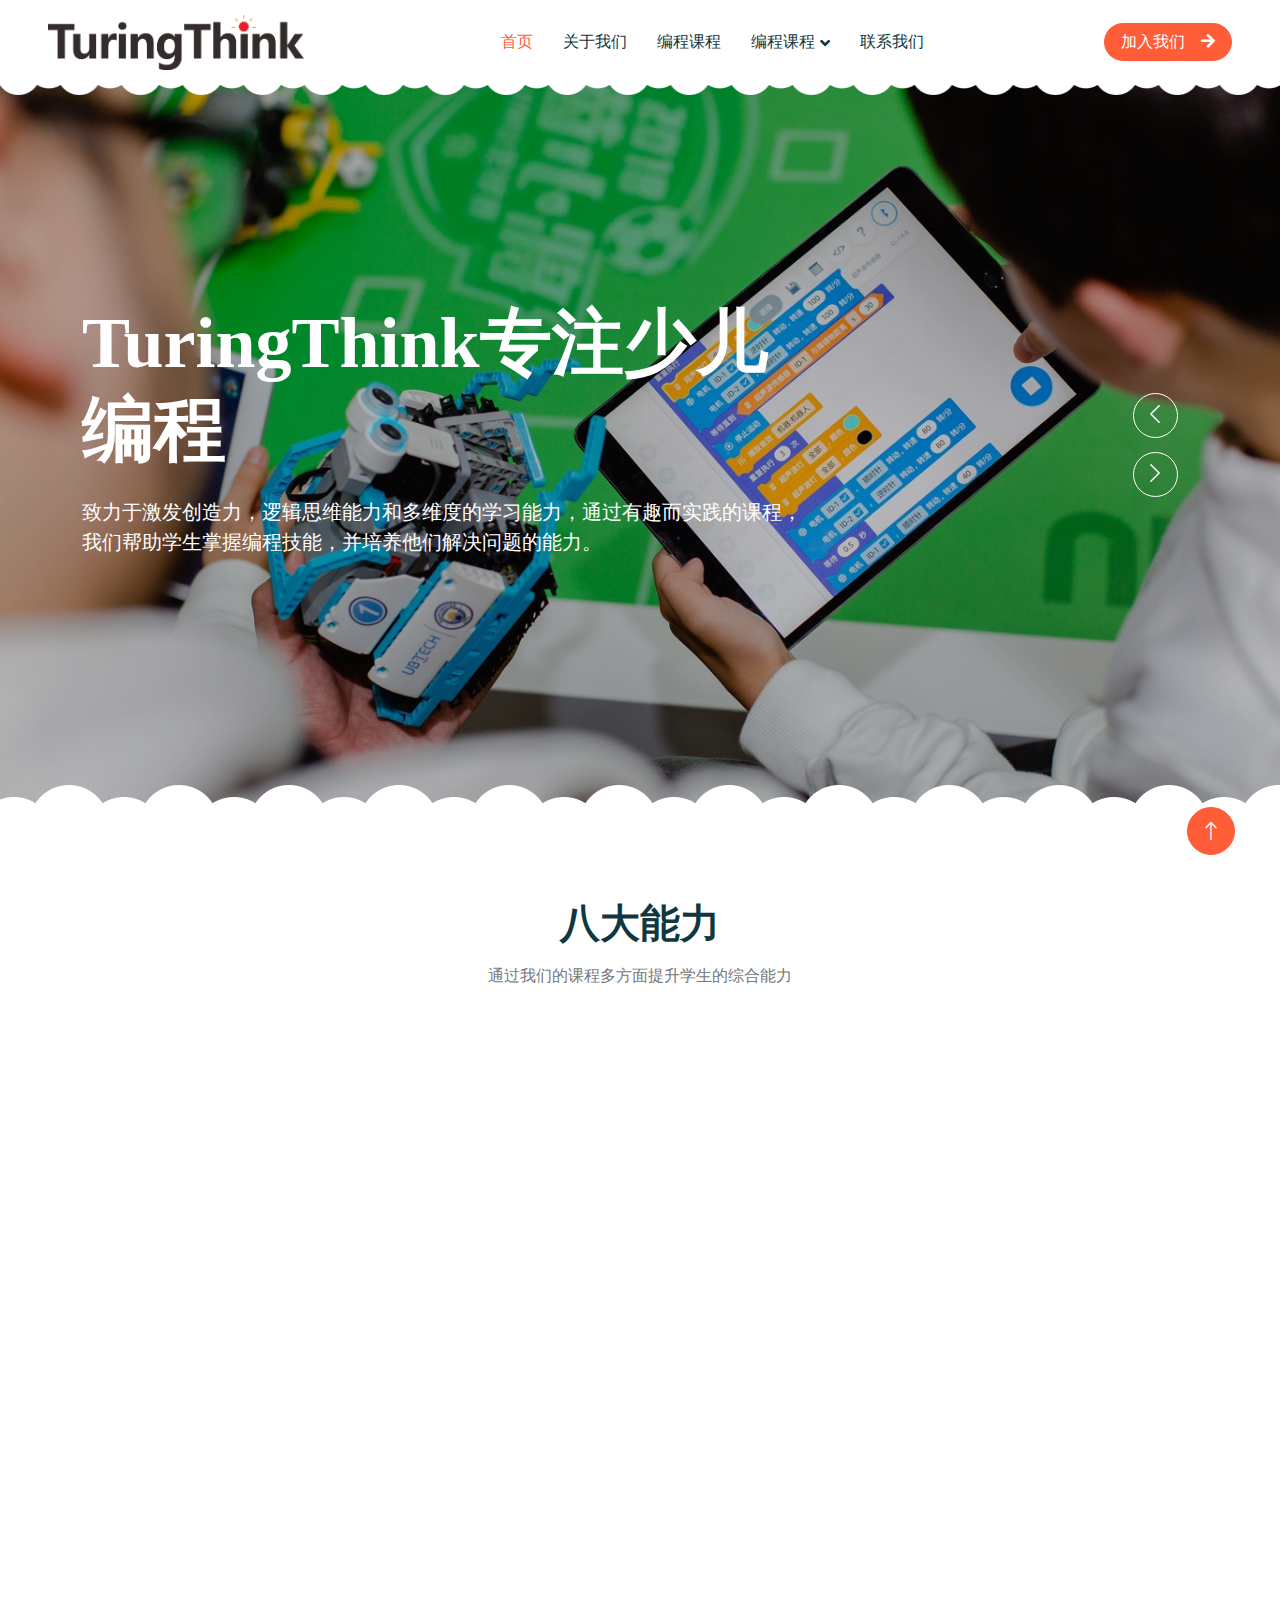
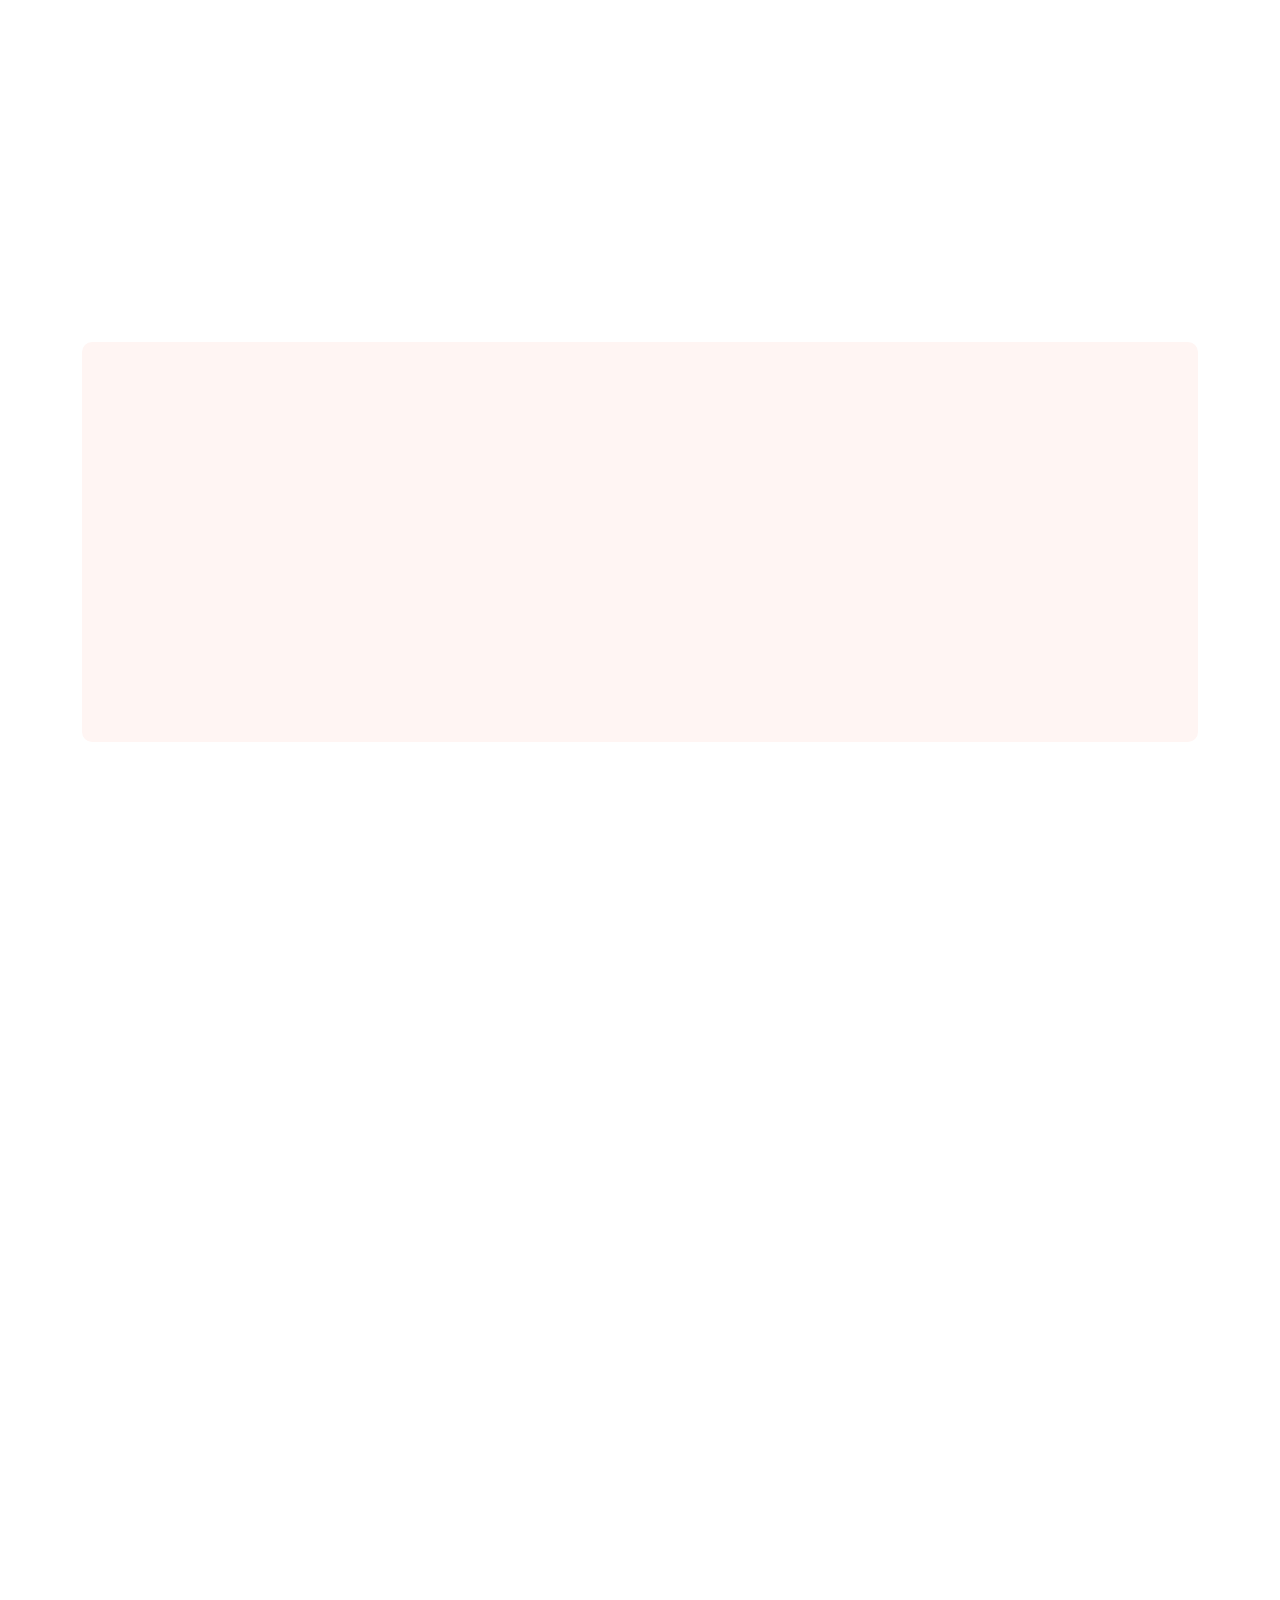
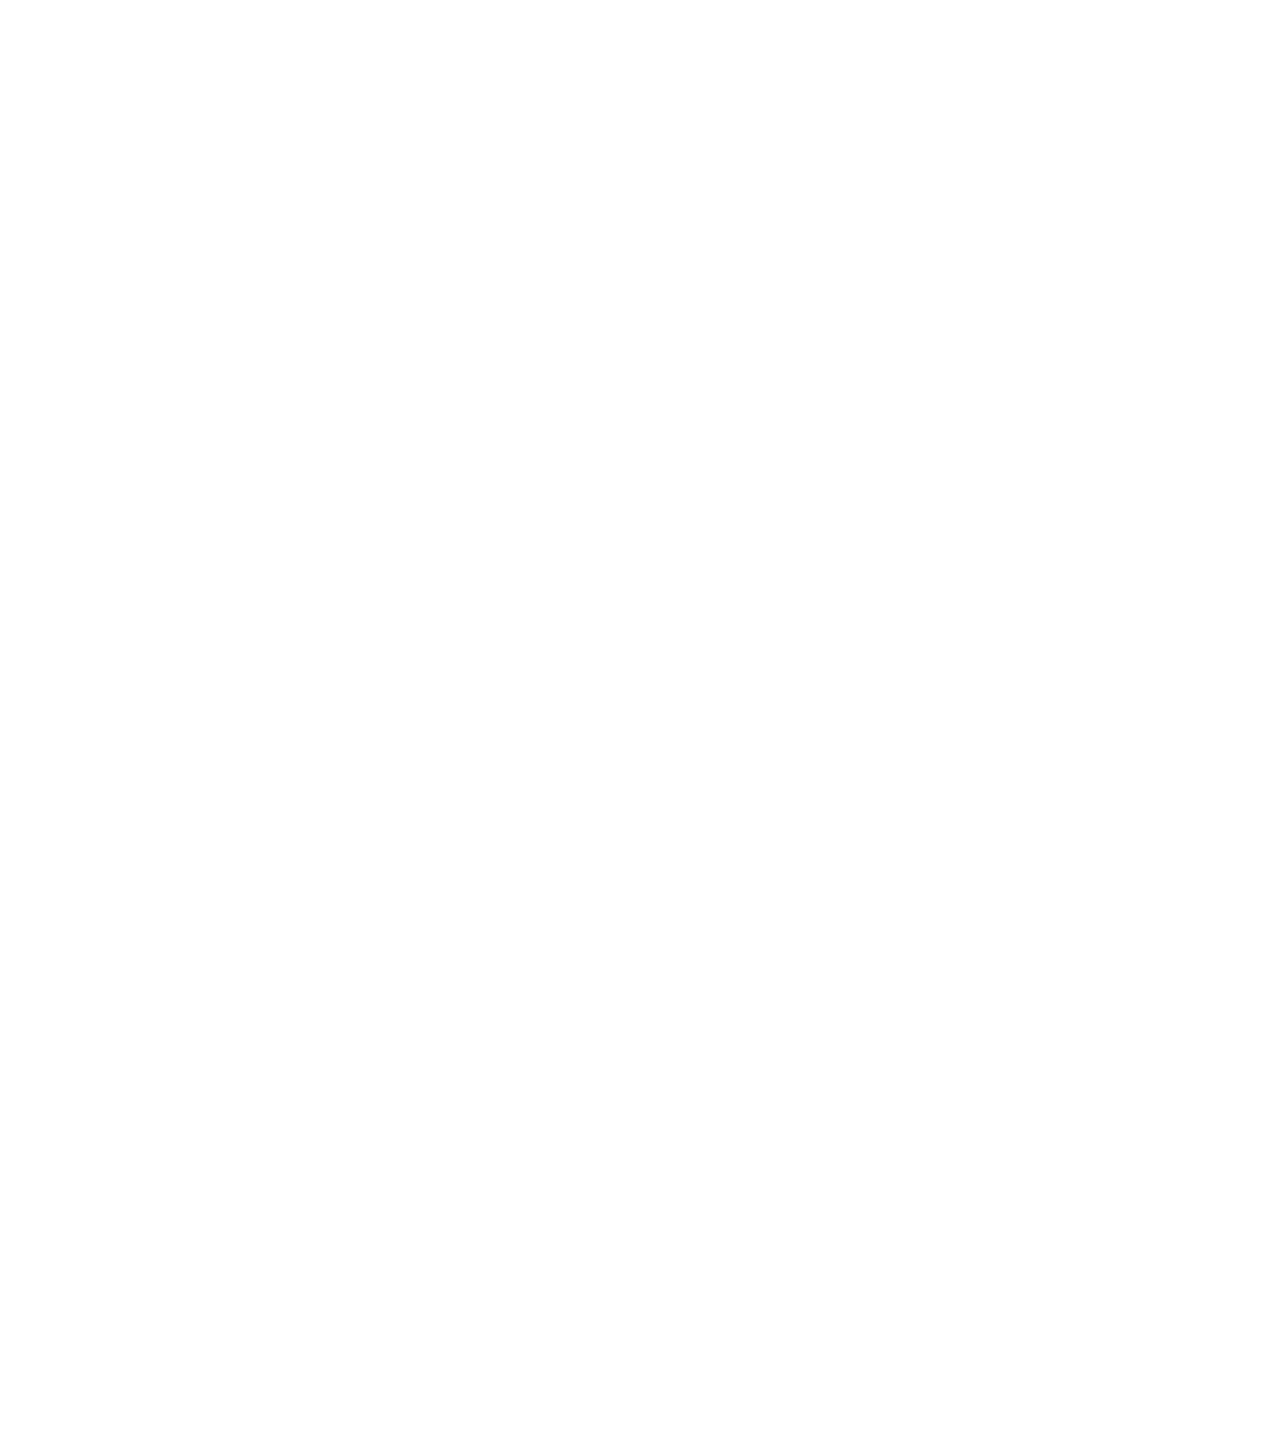
==== commit ff749312: "update image." ====
--- a/index.html
+++ b/index.html
@@ -56,12 +56,12 @@
                     <div class="nav-item dropdown">
                         <a href="#" class="nav-link dropdown-toggle" data-bs-toggle="dropdown">编程课程</a>
                         <div class="dropdown-menu rounded-0 rounded-bottom border-0 shadow-sm m-0">
-                            <a href="facility.html" class="dropdown-item">NOIP C++ 竞赛</a>
-                            <a href="team.html" class="dropdown-item">Python 课程</a>
-                            <a href="call-to-action.html" class="dropdown-item">Scratch 编程</a>
-                            <a href="appointment.html" class="dropdown-item"> EV3 课程</a>
-                            <a href="testimonial.html" class="dropdown-item">Wedo 课程</a>
-                            <!-- <a href="404.html" class="dropdown-item">404 Error</a> -->
+                            <a href="classes.html" class="dropdown-item">NOIP C++ 竞赛</a>
+                            <a href="classes.html" class="dropdown-item">Python 课程</a>
+                            <a href="classes.html" class="dropdown-item">Scratch 编程</a>
+                            <a href="classes.html" class="dropdown-item">EV3 课程</a>
+                            <a href="classes.html" class="dropdown-item">Wedo 课程</a>
+                            <a href="classes.html" class="dropdown-item">大颗粒 课程</a>
                         </div>
                     </div>
                     <a href="contact.html" class="nav-item nav-link">联系我们</a>
@@ -110,20 +110,20 @@
         <div class="container-xxl py-5">
             <div class="container">
                 <div class="text-center mx-auto mb-5 wow fadeInUp" data-wow-delay="0.1s" style="max-width: 600px;">
-                    <h1 class="mb-3">School Facilities</h1>
-                    <p>Eirmod sed ipsum dolor sit rebum labore magna erat. Tempor ut dolore lorem kasd vero ipsum sit eirmod sit. Ipsum diam justo sed rebum vero dolor duo.</p>
+                    <h1 class="mb-3">八大能力</h1>
+                    <p>通过我们的课程多方面提升学生的综合能力</p>
                 </div>
                 <div class="row g-4">
                     <div class="col-lg-3 col-sm-6 wow fadeInUp" data-wow-delay="0.1s">
                         <div class="facility-item">
                             <div class="facility-icon bg-primary">
                                 <span class="bg-primary"></span>
-                                <i class="fa fa-bus-alt fa-3x text-primary"></i>
+                                <i class="fa fa-solid fa-lightbulb fa-3x text-primary"></i>
                                 <span class="bg-primary"></span>
                             </div>
                             <div class="facility-text bg-primary">
-                                <h3 class="text-primary mb-3">School Bus</h3>
-                                <p class="mb-0">Eirmod sed ipsum dolor sit rebum magna erat lorem kasd vero ipsum sit</p>
+                                <h3 class="text-primary mb-3">逻辑思维能力</h3>
+                                <p class="mb-0">鼓励孩子编写自己的算法和程序来解决问题。从简单的开始，逐渐增加难度。这有助于他们思考问题的方式，并培养解决问题的能力。</p>
                             </div>
                         </div>
                     </div>
@@ -131,12 +131,12 @@
                         <div class="facility-item">
                             <div class="facility-icon bg-success">
                                 <span class="bg-success"></span>
-                                <i class="fa fa-futbol fa-3x text-success"></i>
+                                <i class="fa fa-solid fa-square-root-alt fa-3x text-success"></i>
                                 <span class="bg-success"></span>
                             </div>
                             <div class="facility-text bg-success">
-                                <h3 class="text-success mb-3">Playground</h3>
-                                <p class="mb-0">Eirmod sed ipsum dolor sit rebum magna erat lorem kasd vero ipsum sit</p>
+                                <h3 class="text-success mb-3">数学能力</h3>
+                                <p class="mb-0">编写算法来解决问题，培养孩子的逻辑思维和分析能力。这有助于他们在数学中解决复杂的问题。</p>
                             </div>
                         </div>
                     </div>
@@ -144,12 +144,12 @@
                         <div class="facility-item">
                             <div class="facility-icon bg-warning">
                                 <span class="bg-warning"></span>
-                                <i class="fa fa-home fa-3x text-warning"></i>
+                                <i class="fa fas fa-question fa-3x text-warning"></i>
                                 <span class="bg-warning"></span>
                             </div>
                             <div class="facility-text bg-warning">
-                                <h3 class="text-warning mb-3">Healthy Canteen</h3>
-                                <p class="mb-0">Eirmod sed ipsum dolor sit rebum magna erat lorem kasd vero ipsum sit</p>
+                                <h3 class="text-warning mb-3">发现并解决问题的能力</h3>
+                                <p class="mb-0">给孩子一些创造性的编程挑战，鼓励他们思考新的方法和创新的解决方案。这有助于培养创造性问题解决能力。</p>
                             </div>
                         </div>
                     </div>
@@ -161,8 +161,8 @@
                                 <span class="bg-info"></span>
                             </div>
                             <div class="facility-text bg-info">
-                                <h3 class="text-info mb-3">Positive Learning</h3>
-                                <p class="mb-0">Eirmod sed ipsum dolor sit rebum magna erat lorem kasd vero ipsum sit</p>
+                                <h3 class="text-info mb-3">专注力</h3>
+                                <p class="mb-0">将编程学习划分为较短的时间段，每次集中精力完成一个小任务。这可以帮助孩子保持专注，同时感到成就感。</p>
                             </div>
                         </div>
                     </div>
@@ -175,36 +175,56 @@
         <!-- About Start -->
         <div class="container-xxl py-5">
             <div class="container">
-                <div class="row g-5 align-items-center">
-                    <div class="col-lg-6 wow fadeInUp" data-wow-delay="0.1s">
-                        <h1 class="mb-4">Learn More About Our Work And Our Cultural Activities</h1>
-                        <p>Tempor erat elitr rebum at clita. Diam dolor diam ipsum sit. Aliqu diam amet diam et eos. Clita erat ipsum et lorem et sit, sed stet lorem sit clita duo justo magna dolore erat amet</p>
-                        <p class="mb-4">Stet no et lorem dolor et diam, amet duo ut dolore vero eos. No stet est diam rebum amet diam ipsum. Clita clita labore, dolor duo nonumy clita sit at, sed sit sanctus dolor eos, ipsum labore duo duo sit no sea diam. Et dolor et kasd ea. Eirmod diam at dolor est vero nonumy magna.</p>
-                        <div class="row g-4 align-items-center">
-                            <div class="col-sm-6">
-                                <a class="btn btn-primary rounded-pill py-3 px-5" href="">Read More</a>
-                            </div>
-                            <div class="col-sm-6">
-                                <div class="d-flex align-items-center">
-                                    <img class="rounded-circle flex-shrink-0" src="img/user.jpg" alt="" style="width: 45px; height: 45px;">
-                                    <div class="ms-3">
-                                        <h6 class="text-primary mb-1">Jhon Doe</h6>
-                                        <small>CEO & Founder</small>
-                                    </div>
-                                </div>
-                            </div>
-                        </div>
-                    </div>
-                    <div class="col-lg-6 about-img wow fadeInUp" data-wow-delay="0.5s">
-                        <div class="row">
-                            <div class="col-12 text-center">
-                                <img class="img-fluid w-75 rounded-circle bg-light p-3" src="img/about-1.jpg" alt="">
-                            </div>
-                            <div class="col-6 text-start" style="margin-top: -150px;">
-                                <img class="img-fluid w-100 rounded-circle bg-light p-3" src="img/about-2.jpg" alt="">
-                            </div>
-                            <div class="col-6 text-end" style="margin-top: -150px;">
-                                <img class="img-fluid w-100 rounded-circle bg-light p-3" src="img/about-3.jpg" alt="">
+                <div class="row g-4">
+                    <div class="col-lg-3 col-sm-6 wow fadeInUp" data-wow-delay="0.1s">
+                        <div class="facility-item">
+                            <div class="facility-icon bg-4">
+                                <span class="bg-4"></span>
+                                <i class="fas fa-tools fa-3x text-4"></i>
+                                <span class="bg-4"></span>
+                            </div>
+                            <div class="facility-text bg-4">
+                                <h3 class="text-4 mb-3">创新创造能力</h3>
+                                <p class="mb-0">鼓励孩子学习新的编程技术和工具。新技术和工具可以激发新的创意和创新。</p>
+                            </div>
+                        </div>
+                    </div>
+                    <div class="col-lg-3 col-sm-6 wow fadeInUp" data-wow-delay="0.3s">
+                        <div class="facility-item">
+                            <div class="facility-icon bg-5">
+                                <span class="bg-5"></span>
+                                <i class="fas fa-users fa-3x text-5"></i>
+                                <span class="bg-5"></span>
+                            </div>
+                            <div class="facility-text bg-5">
+                                <h3 class="text-5 mb-3">团队协作能力</h3>
+                                <p class="mb-0">组织团队编程挑战，要求孩子在团队中合作完成编程任务。这可以激发竞争精神和团队合作。</p>
+                            </div>
+                        </div>
+                    </div>
+                    <div class="col-lg-3 col-sm-6 wow fadeInUp" data-wow-delay="0.5s">
+                        <div class="facility-item">
+                            <div class="facility-icon bg-6">
+                                <span class="bg-6"></span>
+                                <i class="fa fas fa-microphone-alt fa-3x text-6"></i>
+                                <span class="bg-6"></span>
+                            </div>
+                            <div class="facility-text bg-6">
+                                <h3 class="text-6 mb-3">语言表达能力</h3>
+                                <p class="mb-0">要求孩子在小组或班级中进行技术演示和演讲，分享他们的编程项目。这可以提高口头表达能力。</p>
+                            </div>
+                        </div>
+                    </div>
+                    <div class="col-lg-3 col-sm-6 wow fadeInUp" data-wow-delay="0.7s">
+                        <div class="facility-item">
+                            <div class="facility-icon bg-7">
+                                <span class="bg-7"></span>
+                                <i class="fa fas fa-hammer fa-3x text-7"></i>
+                                <span class="bg-7"></span>
+                            </div>
+                            <div class="facility-text bg-7">
+                                <h3 class="text-7 mb-3">动手能力</h3>
+                                <p class="mb-0">不仅限于编程，也鼓励孩子学习其他动手技能，如制作电子硬件、机器人制作等，这些都可以增强动手能力。</p>
                             </div>
                         </div>
                     </div>
@@ -226,11 +246,9 @@
                         </div>
                         <div class="col-lg-6 wow fadeIn" data-wow-delay="0.5s">
                             <div class="h-100 d-flex flex-column justify-content-center p-5">
-                                <h1 class="mb-4">Become A Teacher</h1>
-                                <p class="mb-4">Tempor erat elitr rebum at clita. Diam dolor diam ipsum sit. Aliqu diam amet diam et eos.
-                                    Clita erat ipsum et lorem et sit, sed stet lorem sit clita duo justo magna dolore erat amet
-                                </p>
-                                <a class="btn btn-primary py-3 px-5" href="">Get Started Now<i class="fa fa-arrow-right ms-2"></i></a>
+                                <h1 class="mb-4">带你走进编程世界</h1>
+                                <p class="mb-4">编程是一个充满挑战但也充满乐趣和奖励的领域。随着时间的推移，你将发现自己可以创造出令人印象深刻的应用程序和解决方案，同时也提高了解决问题和逻辑思考的能力。继续学习和不断进步，你将在编程世界中取得更多的成就。祝你编程旅程愉快！</p>
+                                <!-- <a class="btn btn-primary py-3 px-5" href="">Get Started Now<i class="fa fa-arrow-right ms-2"></i></a> -->
                             </div>
                         </div>
                     </div>
@@ -244,8 +262,8 @@
         <div class="container-xxl py-5">
             <div class="container">
                 <div class="text-center mx-auto mb-5 wow fadeInUp" data-wow-delay="0.1s" style="max-width: 600px;">
-                    <h1 class="mb-3">School Classes</h1>
-                    <p>Eirmod sed ipsum dolor sit rebum labore magna erat. Tempor ut dolore lorem kasd vero ipsum sit eirmod sit. Ipsum diam justo sed rebum vero dolor duo.</p>
+                    <h1 class="mb-3">课程体系</h1>
+                    <p>少儿编程课程体系旨在提供一个有组织的学习路径，帮助学生逐步提高编程技能，培养计算机科学和编程方面的兴趣，并为他们未来的学术和职业生涯打下坚实的基础。这些课程通常会根据学生的年龄和水平来设计，以确保他们能够逐步学习和发展。</p>
                 </div>
                 <div class="row g-4">
                     <div class="col-lg-4 col-md-6 wow fadeInUp" data-wow-delay="0.1s">
@@ -254,34 +272,34 @@
                                 <img class="img-fluid rounded-circle" src="img/classes-1.jpg" alt="">
                             </div>
                             <div class="bg-light rounded p-4 pt-5 mt-n5">
-                                <a class="d-block text-center h3 mt-3 mb-4" href="">Art & Drawing</a>
+                                <a class="d-block text-center h3 mt-3 mb-4" href="">Scratch 编程</a>
                                 <div class="d-flex align-items-center justify-content-between mb-4">
                                     <div class="d-flex align-items-center">
-                                        <img class="rounded-circle flex-shrink-0" src="img/user.jpg" alt="" style="width: 45px; height: 45px;">
+                                        <img class="rounded-circle flex-shrink-0" src="img/user1.jpg" alt="" style="width: 45px; height: 45px;">
                                         <div class="ms-3">
-                                            <h6 class="text-primary mb-1">Jhon Doe</h6>
-                                            <small>Teacher</small>
-                                        </div>
-                                    </div>
-                                    <span class="bg-primary text-white rounded-pill py-2 px-3" href="">$99</span>
+                                            <h6 class="text-primary mb-1">王禹老师</h6>
+                                            <small>金牌讲师</small>
+                                        </div>
+                                    </div>
+                                    <span class="bg-primary text-white rounded-pill py-2 px-3" href="">¥90</span>
                                 </div>
                                 <div class="row g-1">
                                     <div class="col-4">
                                         <div class="border-top border-3 border-primary pt-2">
-                                            <h6 class="text-primary mb-1">Age:</h6>
-                                            <small>3-5 Years</small>
+                                            <h6 class="text-primary mb-1">适学年龄:</h6>
+                                            <small>7-10 岁</small>
                                         </div>
                                     </div>
                                     <div class="col-4">
                                         <div class="border-top border-3 border-success pt-2">
-                                            <h6 class="text-success mb-1">Time:</h6>
-                                            <small>9-10 AM</small>
+                                            <h6 class="text-success mb-1">时长:</h6>
+                                            <small>60分钟/节</small>
                                         </div>
                                     </div>
                                     <div class="col-4">
                                         <div class="border-top border-3 border-warning pt-2">
-                                            <h6 class="text-warning mb-1">Capacity:</h6>
-                                            <small>30 Kids</small>
+                                            <h6 class="text-warning mb-1">课时:</h6>
+                                            <small>40节</small>
                                         </div>
                                     </div>
                                 </div>
@@ -294,34 +312,34 @@
                                 <img class="img-fluid rounded-circle" src="img/classes-2.jpg" alt="">
                             </div>
                             <div class="bg-light rounded p-4 pt-5 mt-n5">
-                                <a class="d-block text-center h3 mt-3 mb-4" href="">Color Management</a>
+                                <a class="d-block text-center h3 mt-3 mb-4" href="">Python 编程</a>
                                 <div class="d-flex align-items-center justify-content-between mb-4">
                                     <div class="d-flex align-items-center">
-                                        <img class="rounded-circle flex-shrink-0" src="img/user.jpg" alt="" style="width: 45px; height: 45px;">
+                                        <img class="rounded-circle flex-shrink-0" src="img/user1.jpg" alt="" style="width: 45px; height: 45px;">
                                         <div class="ms-3">
-                                            <h6 class="text-primary mb-1">Jhon Doe</h6>
-                                            <small>Teacher</small>
-                                        </div>
-                                    </div>
-                                    <span class="bg-primary text-white rounded-pill py-2 px-3" href="">$99</span>
+                                            <h6 class="text-primary mb-1">王禹老师</h6>
+                                            <small>金牌讲师</small>
+                                        </div>
+                                    </div>
+                                    <span class="bg-primary text-white rounded-pill py-2 px-3" href="">¥100</span>
                                 </div>
                                 <div class="row g-1">
                                     <div class="col-4">
                                         <div class="border-top border-3 border-primary pt-2">
-                                            <h6 class="text-primary mb-1">Age:</h6>
-                                            <small>3-5 Years</small>
+                                            <h6 class="text-primary mb-1">适学年龄:</h6>
+                                            <small>10-16 岁</small>
                                         </div>
                                     </div>
                                     <div class="col-4">
                                         <div class="border-top border-3 border-success pt-2">
-                                            <h6 class="text-success mb-1">Time:</h6>
-                                            <small>9-10 AM</small>
+                                            <h6 class="text-success mb-1">时长:</h6>
+                                            <small>60分钟/节</small>
                                         </div>
                                     </div>
                                     <div class="col-4">
                                         <div class="border-top border-3 border-warning pt-2">
-                                            <h6 class="text-warning mb-1">Capacity:</h6>
-                                            <small>30 Kids</small>
+                                            <h6 class="text-warning mb-1">课时:</h6>
+                                            <small>40节</small>
                                         </div>
                                     </div>
                                 </div>
@@ -334,34 +352,34 @@
                                 <img class="img-fluid rounded-circle" src="img/classes-3.jpg" alt="">
                             </div>
                             <div class="bg-light rounded p-4 pt-5 mt-n5">
-                                <a class="d-block text-center h3 mt-3 mb-4" href="">Athletic & Dance</a>
+                                <a class="d-block text-center h3 mt-3 mb-4" href="">NOIP C++ 编程</a>
                                 <div class="d-flex align-items-center justify-content-between mb-4">
                                     <div class="d-flex align-items-center">
-                                        <img class="rounded-circle flex-shrink-0" src="img/user.jpg" alt="" style="width: 45px; height: 45px;">
+                                        <img class="rounded-circle flex-shrink-0" src="img/user3.jpg" alt="" style="width: 45px; height: 45px;">
                                         <div class="ms-3">
-                                            <h6 class="text-primary mb-1">Jhon Doe</h6>
-                                            <small>Teacher</small>
-                                        </div>
-                                    </div>
-                                    <span class="bg-primary text-white rounded-pill py-2 px-3" href="">$99</span>
+                                            <h6 class="text-primary mb-1">马永吉老师</h6>
+                                            <small>金牌讲师</small>
+                                        </div>
+                                    </div>
+                                    <span class="bg-primary text-white rounded-pill py-2 px-3" href="">¥160</span>
                                 </div>
                                 <div class="row g-1">
                                     <div class="col-4">
                                         <div class="border-top border-3 border-primary pt-2">
-                                            <h6 class="text-primary mb-1">Age:</h6>
-                                            <small>3-5 Years</small>
+                                            <h6 class="text-primary mb-1">适学年龄:</h6>
+                                            <small>14+ 岁</small>
                                         </div>
                                     </div>
                                     <div class="col-4">
                                         <div class="border-top border-3 border-success pt-2">
-                                            <h6 class="text-success mb-1">Time:</h6>
-                                            <small>9-10 AM</small>
+                                            <h6 class="text-success mb-1">时长:</h6>
+                                            <small>60分钟/节</small>
                                         </div>
                                     </div>
                                     <div class="col-4">
                                         <div class="border-top border-3 border-warning pt-2">
-                                            <h6 class="text-warning mb-1">Capacity:</h6>
-                                            <small>30 Kids</small>
+                                            <h6 class="text-warning mb-1">课时:</h6>
+                                            <small>40节</small>
                                         </div>
                                     </div>
                                 </div>
@@ -374,34 +392,34 @@
                                 <img class="img-fluid rounded-circle" src="img/classes-4.jpg" alt="">
                             </div>
                             <div class="bg-light rounded p-4 pt-5 mt-n5">
-                                <a class="d-block text-center h3 mt-3 mb-4" href="">Language & Speaking</a>
+                                <a class="d-block text-center h3 mt-3 mb-4" href="">幼儿基本搭建(大颗粒)</a>
                                 <div class="d-flex align-items-center justify-content-between mb-4">
                                     <div class="d-flex align-items-center">
-                                        <img class="rounded-circle flex-shrink-0" src="img/user.jpg" alt="" style="width: 45px; height: 45px;">
+                                        <img class="rounded-circle flex-shrink-0" src="img/user2.jpg" alt="" style="width: 45px; height: 45px;">
                                         <div class="ms-3">
-                                            <h6 class="text-primary mb-1">Jhon Doe</h6>
-                                            <small>Teacher</small>
-                                        </div>
-                                    </div>
-                                    <span class="bg-primary text-white rounded-pill py-2 px-3" href="">$99</span>
+                                            <h6 class="text-primary mb-1">郑达花老师</h6>
+                                            <small>高级讲师</small>
+                                        </div>
+                                    </div>
+                                    <span class="bg-primary text-white rounded-pill py-2 px-3" href="">¥60</span>
                                 </div>
                                 <div class="row g-1">
                                     <div class="col-4">
                                         <div class="border-top border-3 border-primary pt-2">
-                                            <h6 class="text-primary mb-1">Age:</h6>
-                                            <small>3-5 Years</small>
+                                            <h6 class="text-primary mb-1">适学年龄:</h6>
+                                            <small>3-5 岁</small>
                                         </div>
                                     </div>
                                     <div class="col-4">
                                         <div class="border-top border-3 border-success pt-2">
-                                            <h6 class="text-success mb-1">Time:</h6>
-                                            <small>9-10 AM</small>
+                                            <h6 class="text-success mb-1">时长:</h6>
+                                            <small>45分钟/节</small>
                                         </div>
                                     </div>
                                     <div class="col-4">
                                         <div class="border-top border-3 border-warning pt-2">
-                                            <h6 class="text-warning mb-1">Capacity:</h6>
-                                            <small>30 Kids</small>
+                                            <h6 class="text-warning mb-1">课时:</h6>
+                                            <small>30节</small>
                                         </div>
                                     </div>
                                 </div>
@@ -414,34 +432,34 @@
                                 <img class="img-fluid rounded-circle" src="img/classes-5.jpg" alt="">
                             </div>
                             <div class="bg-light rounded p-4 pt-5 mt-n5">
-                                <a class="d-block text-center h3 mt-3 mb-4" href="">Religion & History</a>
+                                <a class="d-block text-center h3 mt-3 mb-4" href="">Wedo 机器人编程</a>
                                 <div class="d-flex align-items-center justify-content-between mb-4">
                                     <div class="d-flex align-items-center">
-                                        <img class="rounded-circle flex-shrink-0" src="img/user.jpg" alt="" style="width: 45px; height: 45px;">
+                                        <img class="rounded-circle flex-shrink-0" src="img/user3.jpg" alt="" style="width: 45px; height: 45px;">
                                         <div class="ms-3">
-                                            <h6 class="text-primary mb-1">Jhon Doe</h6>
-                                            <small>Teacher</small>
-                                        </div>
-                                    </div>
-                                    <span class="bg-primary text-white rounded-pill py-2 px-3" href="">$99</span>
+                                            <h6 class="text-primary mb-1">杨延民老师</h6>
+                                            <small>钻石讲师</small>
+                                        </div>
+                                    </div>
+                                    <span class="bg-primary text-white rounded-pill py-2 px-3" href="">¥70</span>
                                 </div>
                                 <div class="row g-1">
                                     <div class="col-4">
                                         <div class="border-top border-3 border-primary pt-2">
-                                            <h6 class="text-primary mb-1">Age:</h6>
-                                            <small>3-5 Years</small>
+                                            <h6 class="text-primary mb-1">适学年龄:</h6>
+                                            <small>4-7 岁</small>
                                         </div>
                                     </div>
                                     <div class="col-4">
                                         <div class="border-top border-3 border-success pt-2">
-                                            <h6 class="text-success mb-1">Time:</h6>
-                                            <small>9-10 AM</small>
+                                            <h6 class="text-success mb-1">时长:</h6>
+                                            <small>60分钟/节</small>
                                         </div>
                                     </div>
                                     <div class="col-4">
                                         <div class="border-top border-3 border-warning pt-2">
-                                            <h6 class="text-warning mb-1">Capacity:</h6>
-                                            <small>30 Kids</small>
+                                            <h6 class="text-warning mb-1">课时:</h6>
+                                            <small>16节</small>
                                         </div>
                                     </div>
                                 </div>
@@ -454,34 +472,34 @@
                                 <img class="img-fluid rounded-circle" src="img/classes-6.jpg" alt="">
                             </div>
                             <div class="bg-light rounded p-4 pt-5 mt-n5">
-                                <a class="d-block text-center h3 mt-3 mb-4" href="">General Knowledge</a>
+                                <a class="d-block text-center h3 mt-3 mb-4" href="">Ev3 机器人编程</a>
                                 <div class="d-flex align-items-center justify-content-between mb-4">
                                     <div class="d-flex align-items-center">
-                                        <img class="rounded-circle flex-shrink-0" src="img/user.jpg" alt="" style="width: 45px; height: 45px;">
+                                        <img class="rounded-circle flex-shrink-0" src="img/user3.jpg" alt="" style="width: 45px; height: 45px;">
                                         <div class="ms-3">
-                                            <h6 class="text-primary mb-1">Jhon Doe</h6>
-                                            <small>Teacher</small>
-                                        </div>
-                                    </div>
-                                    <span class="bg-primary text-white rounded-pill py-2 px-3" href="">$99</span>
+                                            <h6 class="text-primary mb-1">杨延民老师</h6>
+                                            <small>钻石讲师</small>
+                                        </div>
+                                    </div>
+                                    <span class="bg-primary text-white rounded-pill py-2 px-3" href="">¥80</span>
                                 </div>
                                 <div class="row g-1">
                                     <div class="col-4">
                                         <div class="border-top border-3 border-primary pt-2">
-                                            <h6 class="text-primary mb-1">Age:</h6>
+                                            <h6 class="text-primary mb-1">适学年龄:</h6>
                                             <small>3-5 Years</small>
                                         </div>
                                     </div>
                                     <div class="col-4">
                                         <div class="border-top border-3 border-success pt-2">
-                                            <h6 class="text-success mb-1">Time:</h6>
-                                            <small>9-10 AM</small>
+                                            <h6 class="text-success mb-1">时长:</h6>
+                                            <small>60分钟/节</small>
                                         </div>
                                     </div>
                                     <div class="col-4">
                                         <div class="border-top border-3 border-warning pt-2">
-                                            <h6 class="text-warning mb-1">Capacity:</h6>
-                                            <small>30 Kids</small>
+                                            <h6 class="text-warning mb-1">课时:</h6>
+                                            <small>24节</small>
                                         </div>
                                     </div>
                                 </div>
@@ -495,7 +513,7 @@
 
 
         <!-- Appointment Start -->
-        <div class="container-xxl py-5">
+        <!-- <div class="container-xxl py-5">
             <div class="container">
                 <div class="bg-light rounded">
                     <div class="row g-0">
@@ -549,7 +567,7 @@
                     </div>
                 </div>
             </div>
-        </div>
+        </div> -->
         <!-- Appointment End -->
 
 
@@ -596,7 +614,7 @@
 
 
         <!-- Testimonial Start -->
-        <div class="container-xxl py-5">
+        <!-- <div class="container-xxl py-5">
             <div class="container">
                 <div class="text-center mx-auto mb-5 wow fadeInUp" data-wow-delay="0.1s" style="max-width: 600px;">
                     <h1 class="mb-3">Our Clients Say!</h1>
@@ -638,7 +656,7 @@
                     </div>
                 </div>
             </div>
-        </div>
+        </div> -->
         <!-- Testimonial End -->
 
 
--- a/css/style.css
+++ b/css/style.css
@@ -514,3 +514,16 @@
     padding-right: 0;
     border-right: none;
 }
+/* color */
+
+
+
+.bg-4{background-color:#0d6efd !important}
+.bg-5{background-color:#6610f2 !important}
+.bg-6{background-color:#d63384 !important}
+.bg-7{background-color:#dc3545 !important}
+
+.text-4{color:#0d6efd !important}
+.text-5{color:#6610f2 !important}
+.text-6{color:#d63384 !important}
+.text-7{color:#dc3545 !important}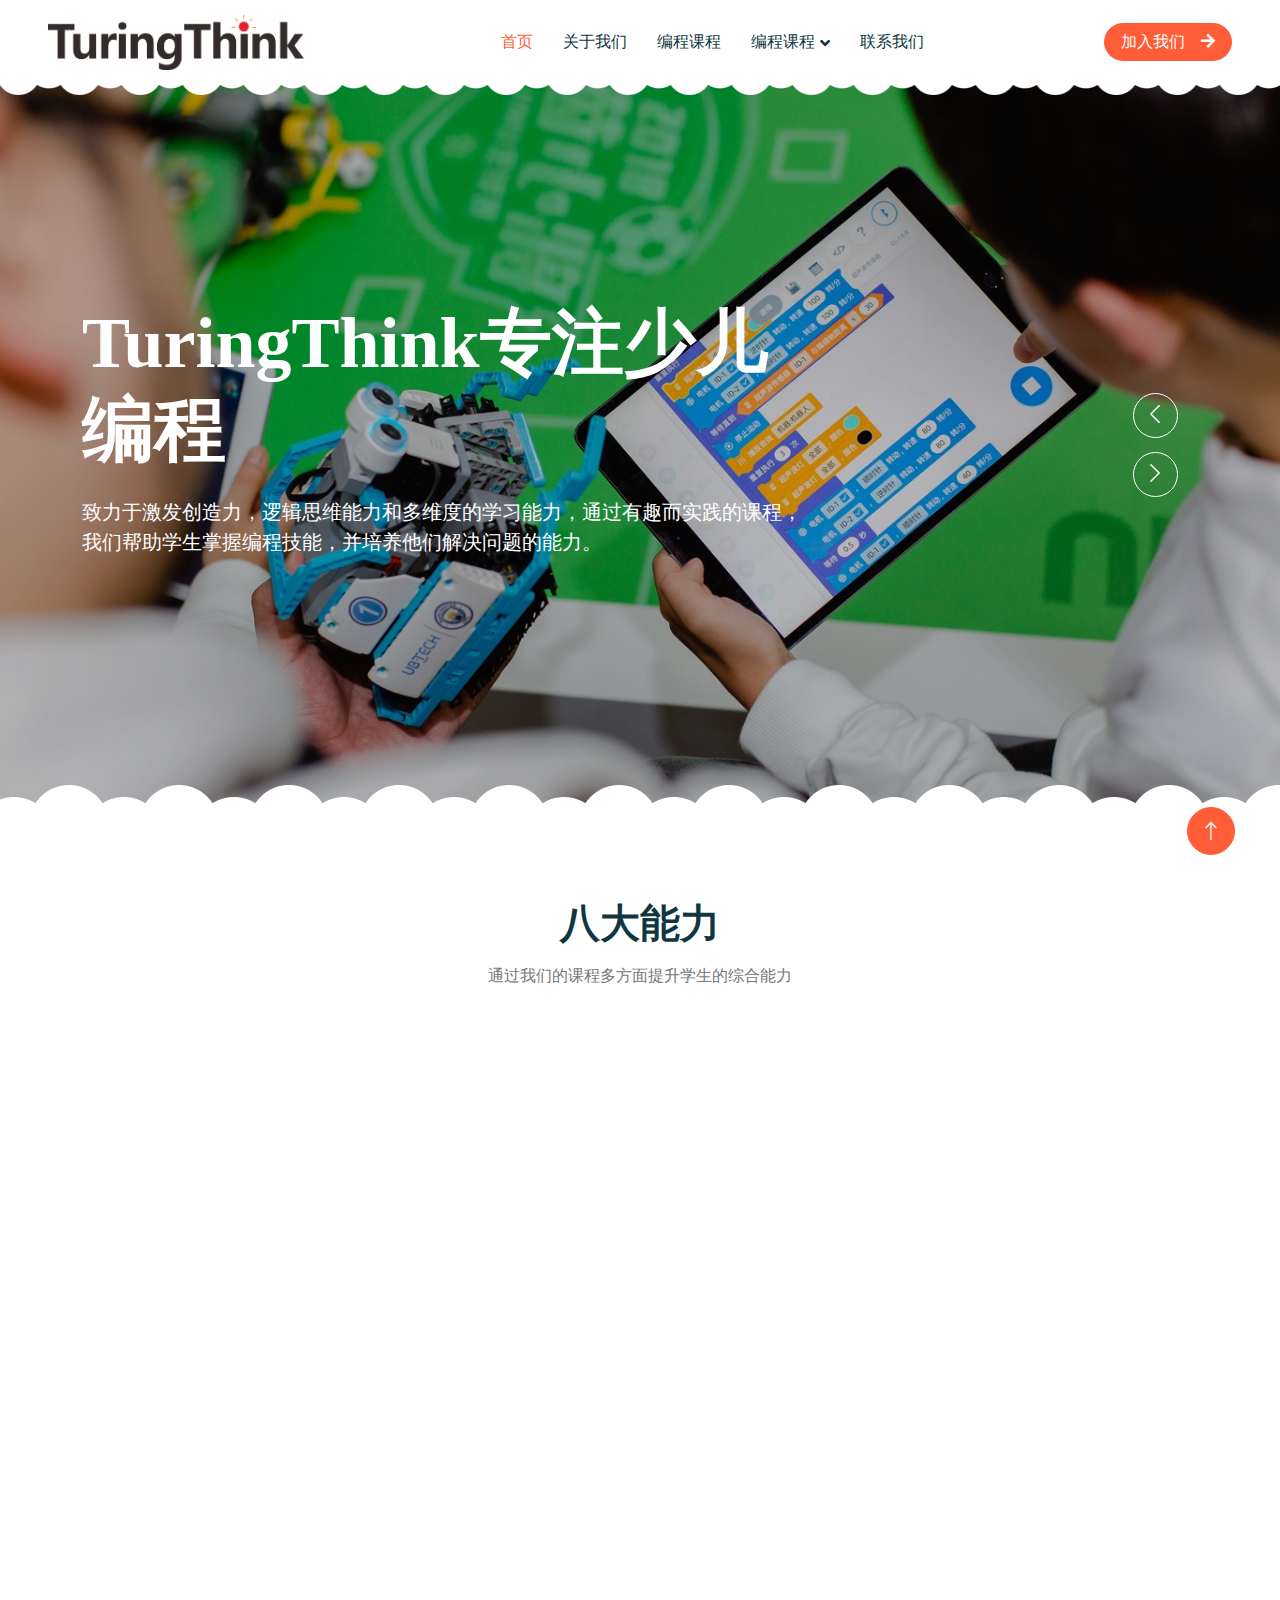
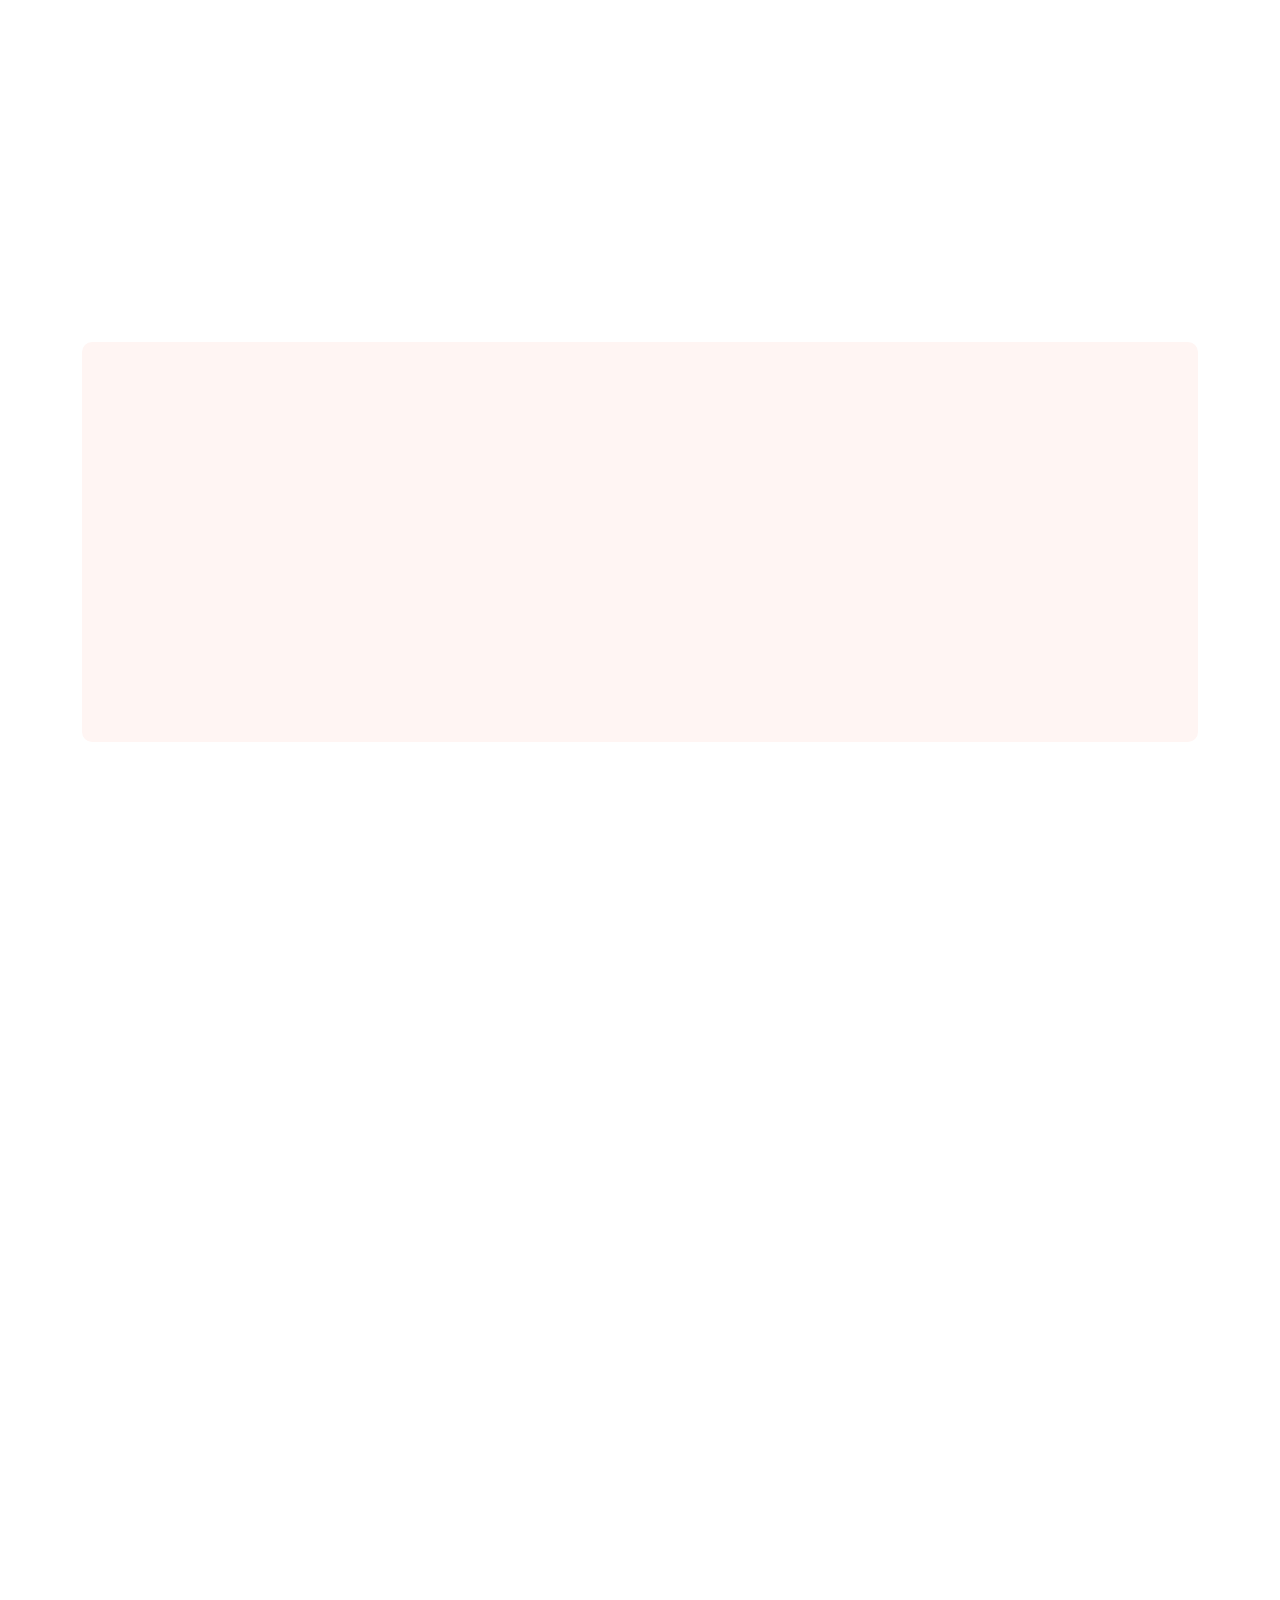
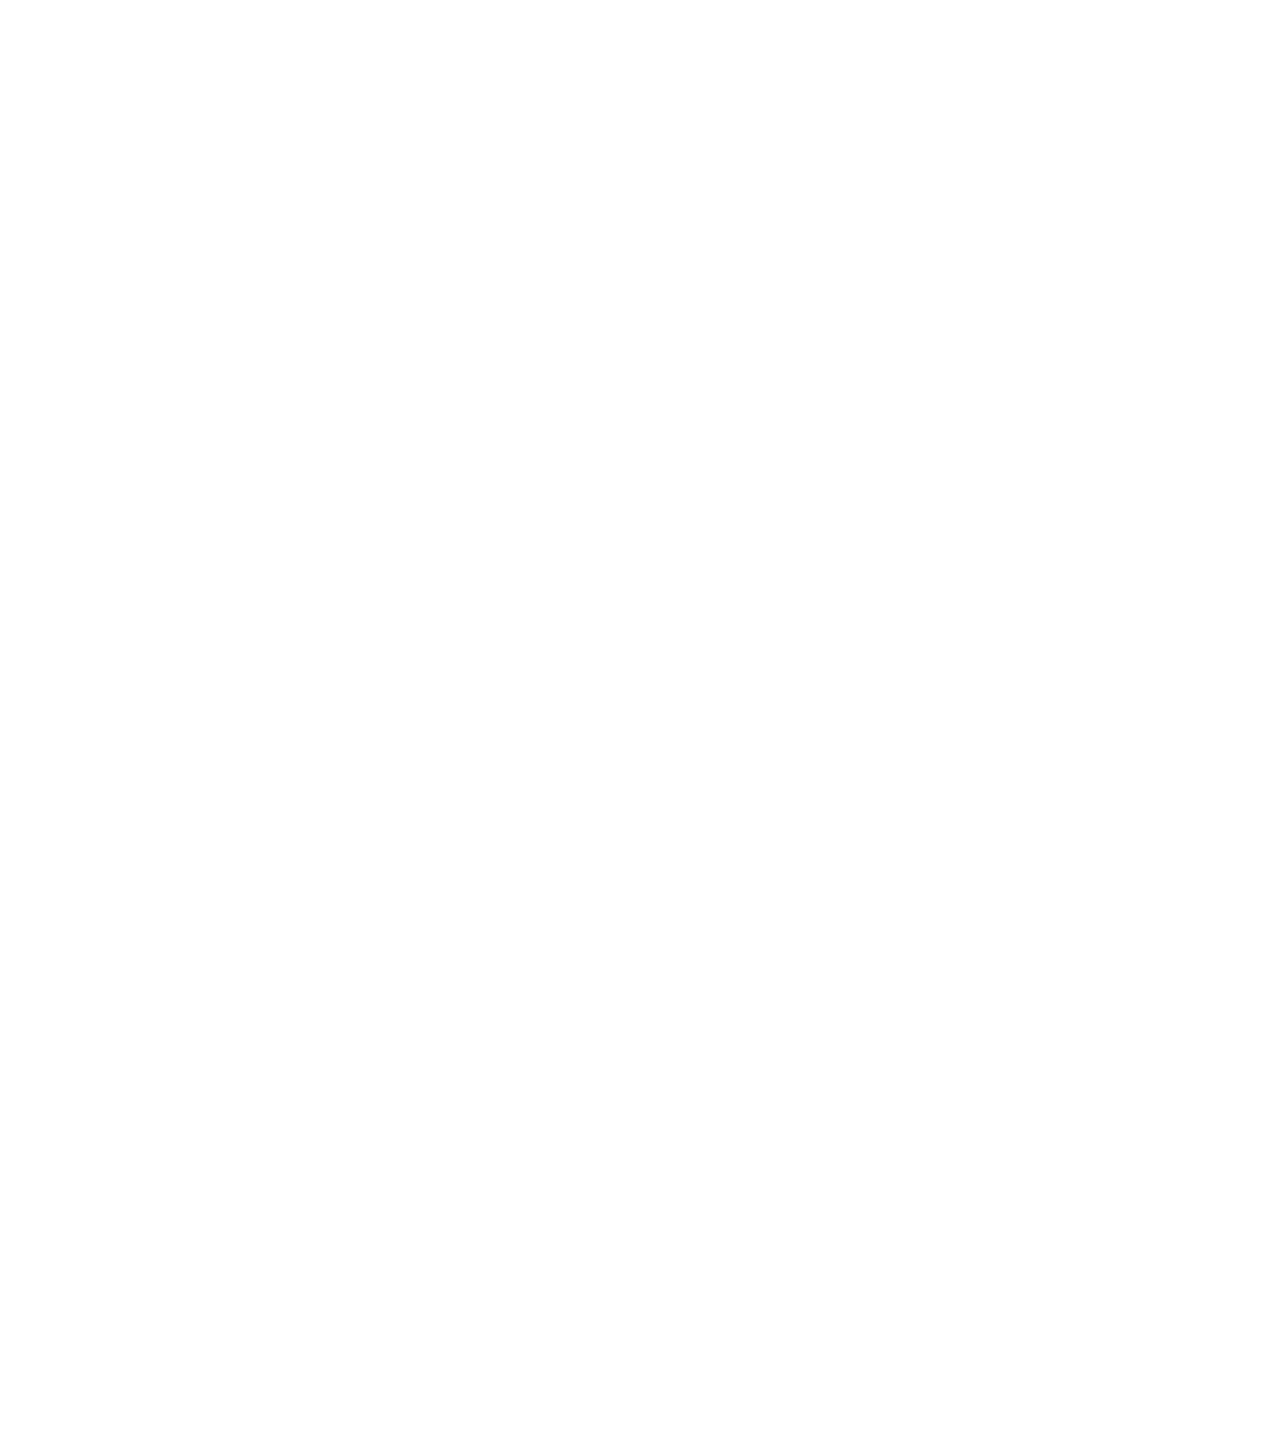
==== commit 738eb53e: "Add sitemap.xml and sitemap-baidu.xml" ====
--- a/index.html
+++ b/index.html
@@ -6,7 +6,7 @@
     <title>TuringThink - 少儿编程网</title>
     <meta content="width=device-width, initial-scale=1.0" name="viewport">
     <meta content="TuringThink, 少儿编程, 青少年编程, NOIP, 云南少儿编程, 昆明少儿编程" name="keywords">
-    <meta content="TuringThink 是一家领先的少儿编程教育公司，致力于激发创造力, 逻辑思维能力和多维度的学习能力。通过有趣而实践的课程，我们帮助学生掌握编程技能，并培养他们解决问题的能力。" name="description">
+    <meta content="TuringThink是一家具有STEAM教育理念的少儿编程教育公司，致力于激发创造力, 逻辑思维能力和多维度的学习能力。通过有趣而实践的课程，我们帮助学生掌握编程技能，并培养他们解决问题的能力。" name="description">
 
     <!-- Favicon -->
     <link href="img/favicon.ico" rel="icon">
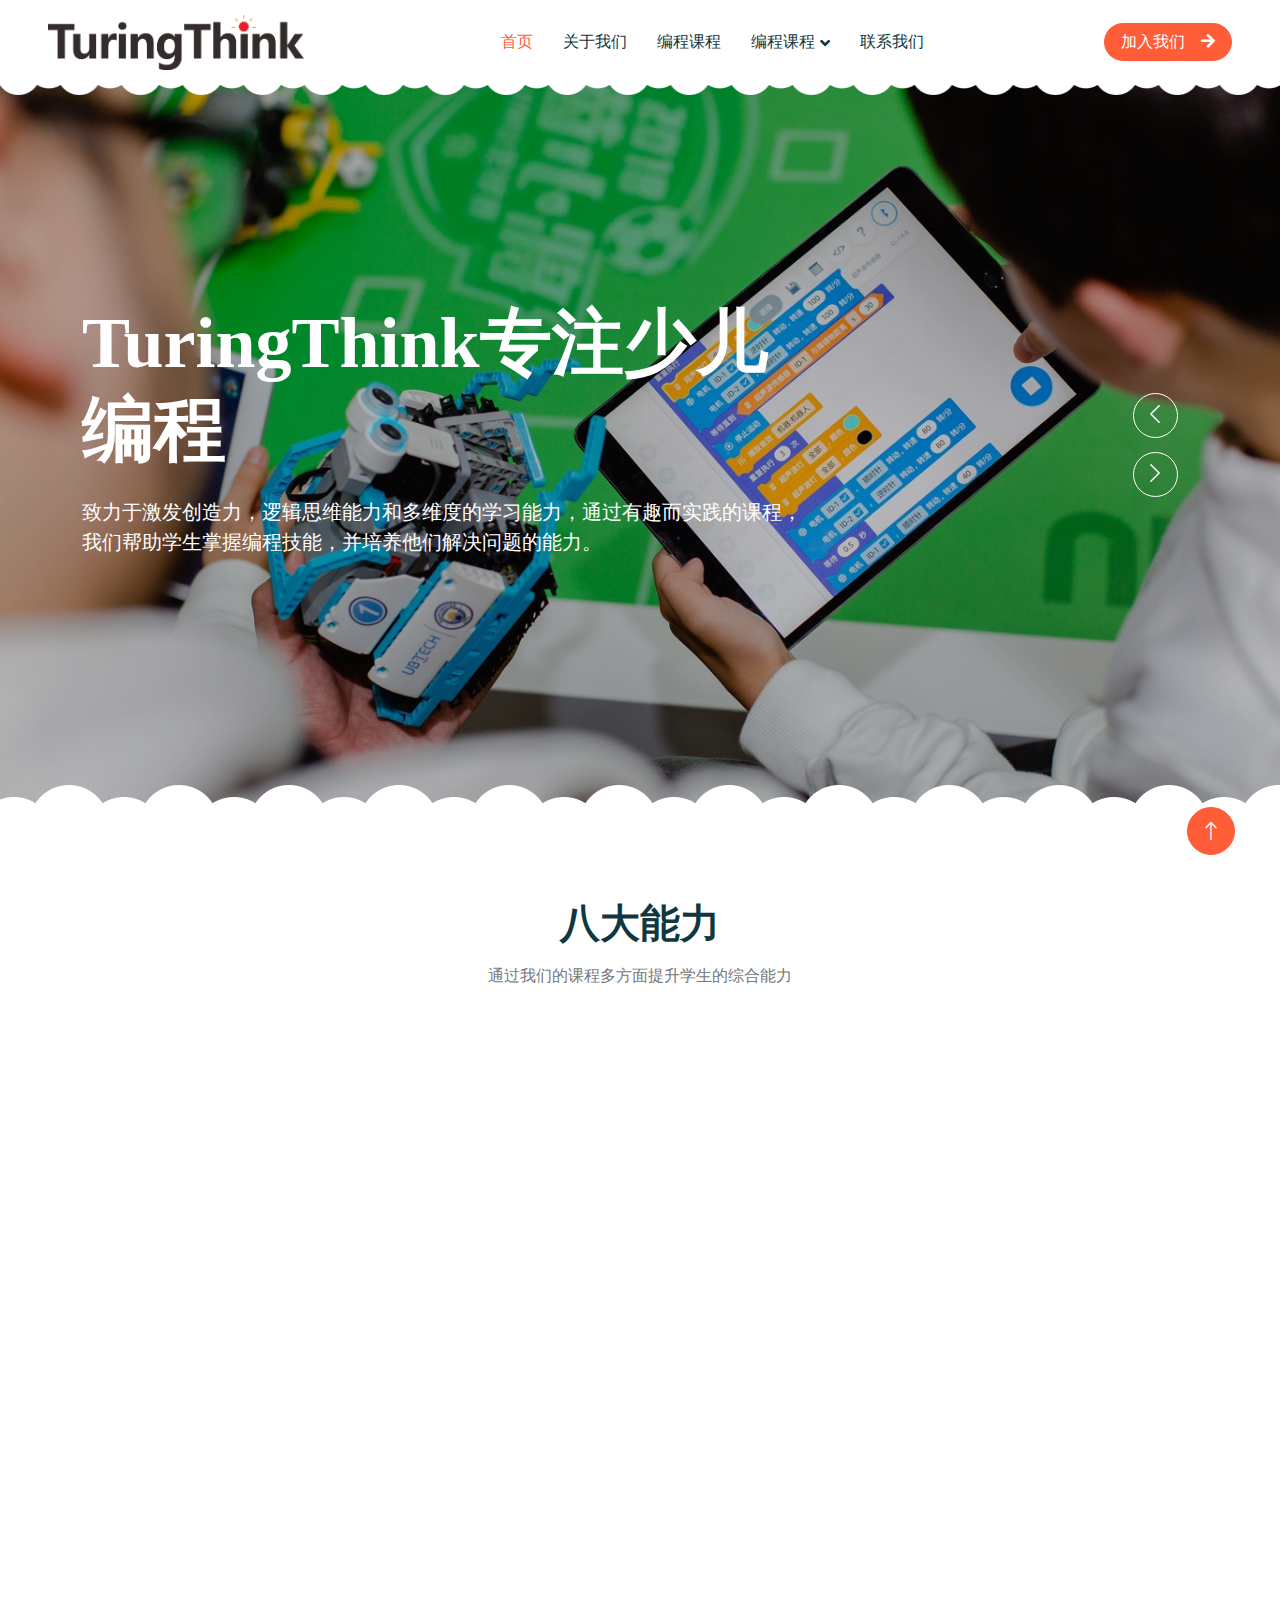
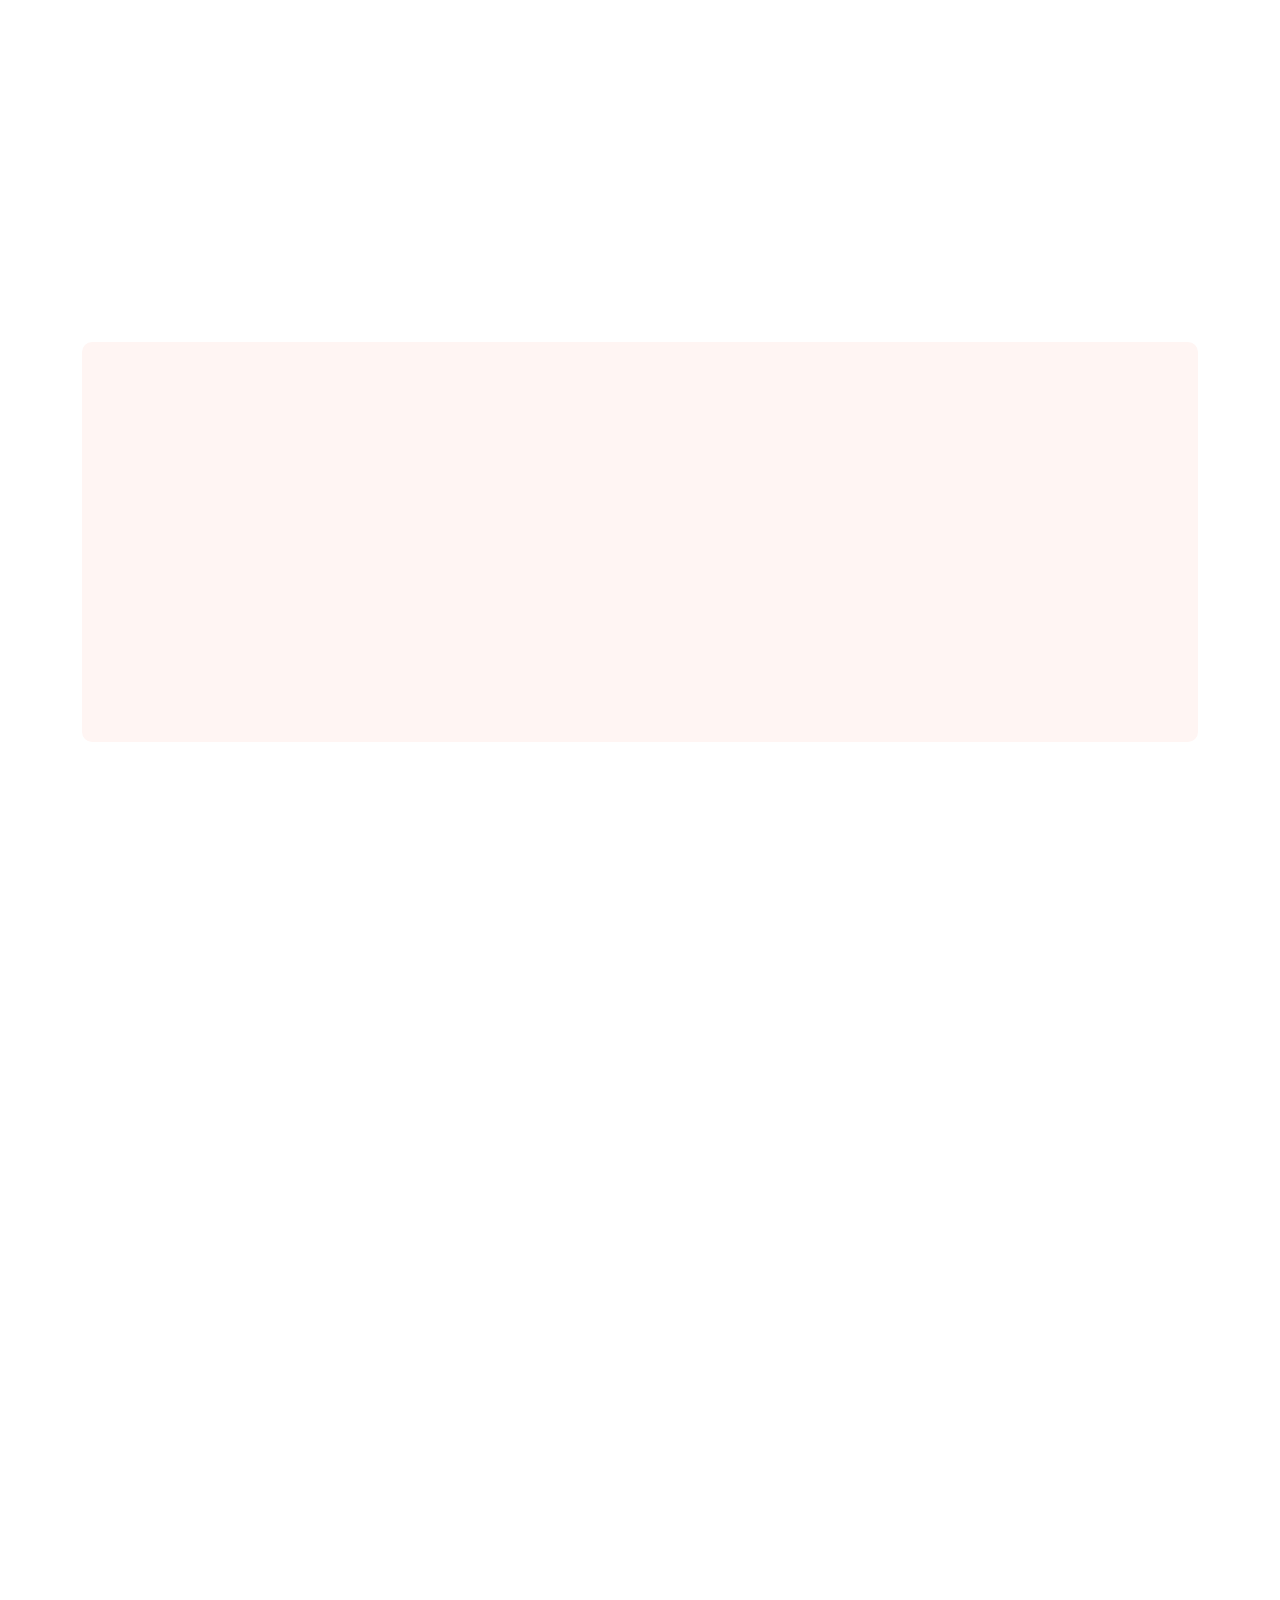
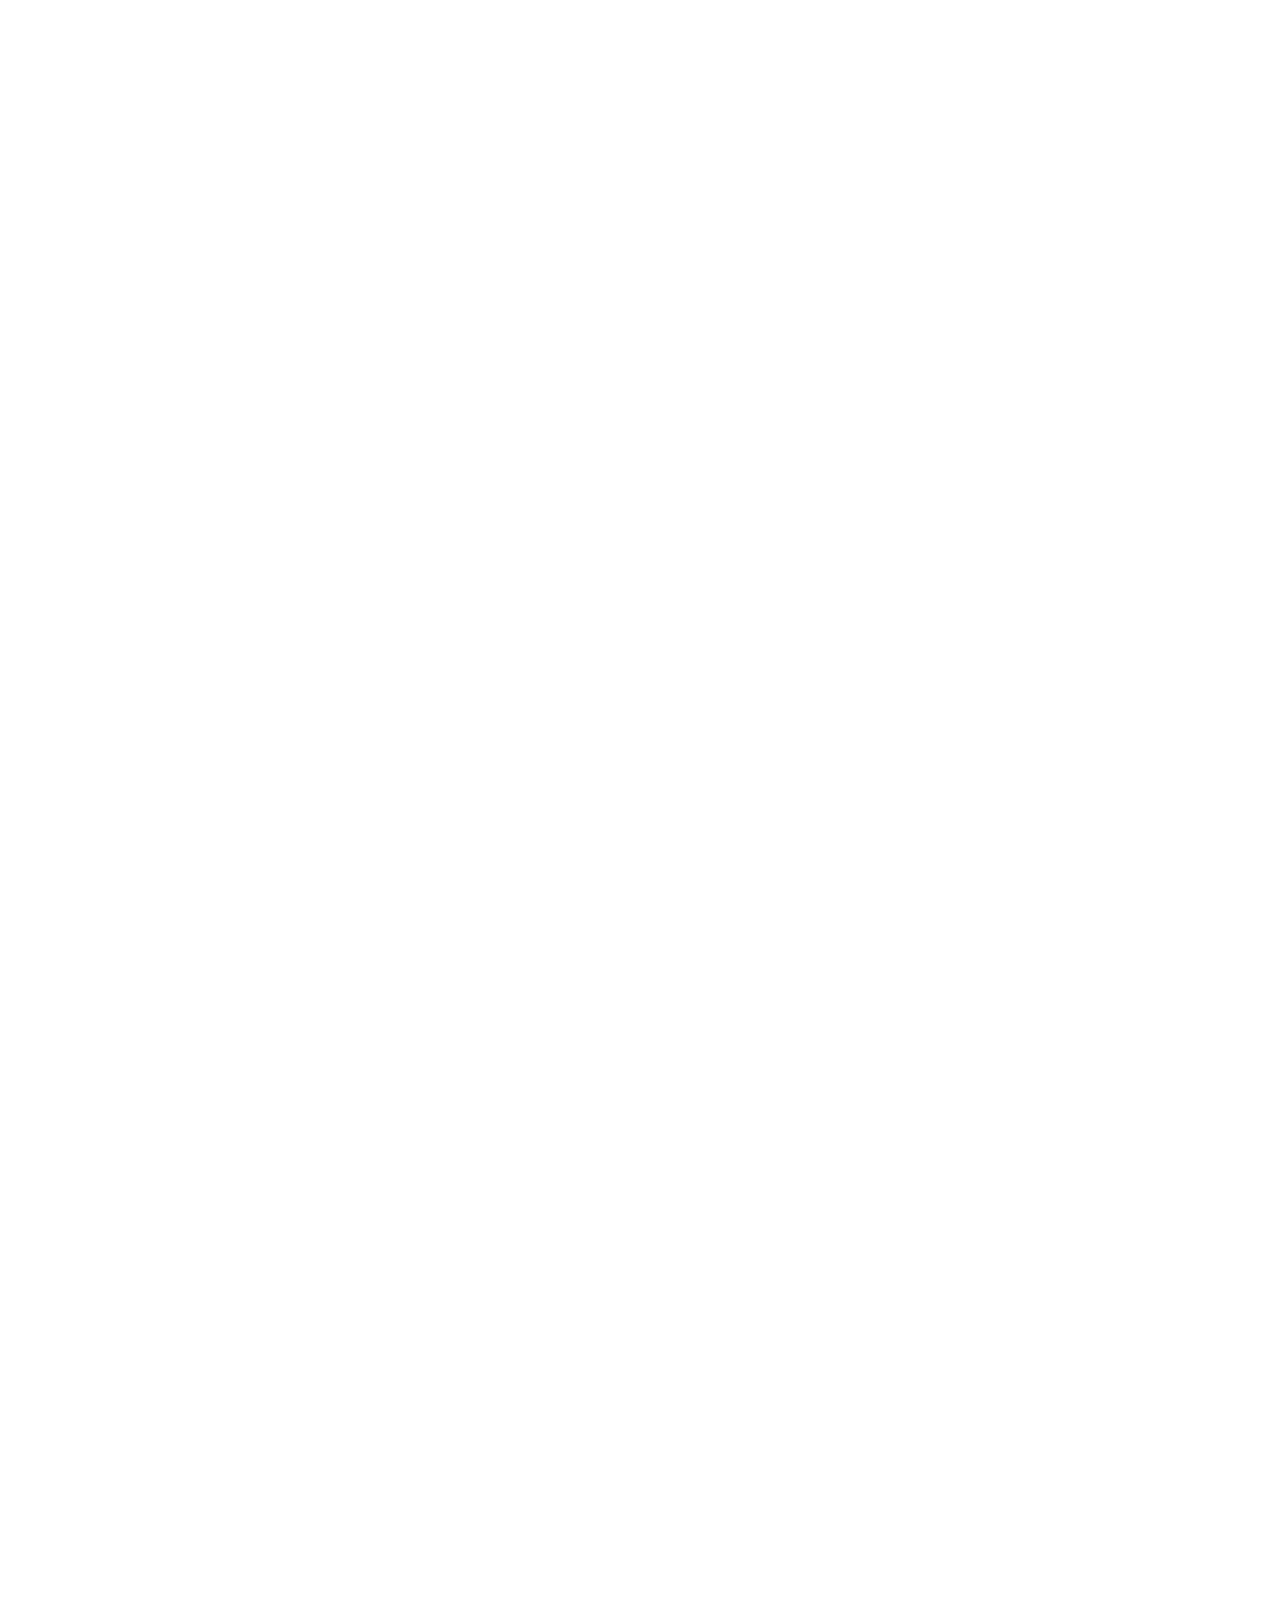
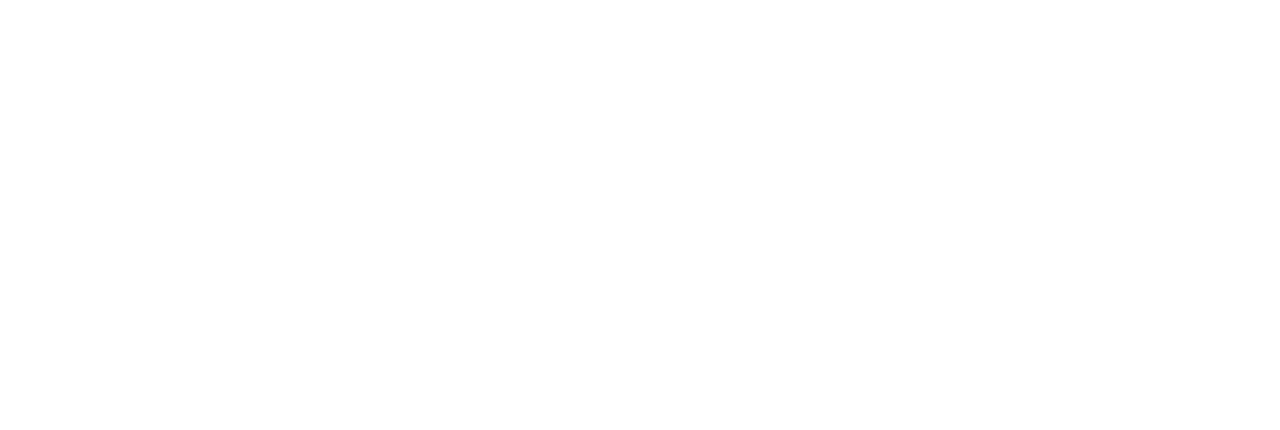
==== commit 614c60ab: "update page." ====
--- a/index.html
+++ b/index.html
@@ -3,10 +3,15 @@
 
 <head>
     <meta charset="utf-8">
-    <title>TuringThink - 少儿编程网</title>
+    <title>TuringThink少儿编程网</title>
     <meta content="width=device-width, initial-scale=1.0" name="viewport">
     <meta content="TuringThink, 少儿编程, 青少年编程, NOIP, 云南少儿编程, 昆明少儿编程" name="keywords">
     <meta content="TuringThink是一家具有STEAM教育理念的少儿编程教育公司，致力于激发创造力, 逻辑思维能力和多维度的学习能力。通过有趣而实践的课程，我们帮助学生掌握编程技能，并培养他们解决问题的能力。" name="description">
+    <!-- bing search verify -->
+    <meta name="msvalidate.01" content="C4C76667ECDA8AD727FCBC540F131589" />
+    
+    <!-- sogou search verify -->
+    <meta name="sogou_site_verification" content="CBnAlcBomI" />
 
     <!-- Favicon -->
     <link href="img/favicon.ico" rel="icon">
@@ -614,49 +619,50 @@
 
 
         <!-- Testimonial Start -->
-        <!-- <div class="container-xxl py-5">
+        <div class="container-xxl py-5">
             <div class="container">
                 <div class="text-center mx-auto mb-5 wow fadeInUp" data-wow-delay="0.1s" style="max-width: 600px;">
-                    <h1 class="mb-3">Our Clients Say!</h1>
-                    <p>Eirmod sed ipsum dolor sit rebum labore magna erat. Tempor ut dolore lorem kasd vero ipsum sit eirmod sit. Ipsum diam justo sed rebum vero dolor duo.</p>
+                    <h1 class="mb-3">少儿编程课程</h1>
+                    <p>实际的课程内容和模块可能会根据课程提供者和学生的需求而有所不同。这个大纲旨在为学生提供一个系统的学习路径，使他们逐步提高编程技能和深入了解计算机科学的各个方面。</p>
                 </div>
                 <div class="owl-carousel testimonial-carousel wow fadeInUp" data-wow-delay="0.1s">
                     <div class="testimonial-item bg-light rounded p-5">
-                        <p class="fs-5">Tempor stet labore dolor clita stet diam amet ipsum dolor duo ipsum rebum stet dolor amet diam stet. Est stet ea lorem amet est kasd kasd erat eos</p>
+                        <ol class="fs-5"><b><i class="fas fa-angle-right"></i><i class="fas fa-angle-right"></i><i class="fas fa-angle-right"></i> 介绍编程和计算机的基本概念。</b></ol>
+                        <ol class="fs-5"><b><i class="fas fa-angle-right"></i><i class="fas fa-angle-right"></i><i class="fas fa-angle-right"></i> 学习编程语言的基本语法、变量和数据类型。</b></ol>
+                        <ol class="fs-5"><b><i class="fas fa-angle-right"></i><i class="fas fa-angle-right"></i><i class="fas fa-angle-right"></i> 熟悉条件语句和循环结构。</b></ol>
                         <div class="d-flex align-items-center bg-white me-n5" style="border-radius: 50px 0 0 50px;">
-                            <img class="img-fluid flex-shrink-0 rounded-circle" src="img/testimonial-1.jpg" style="width: 90px; height: 90px;">
                             <div class="ps-3">
-                                <h3 class="mb-1">Client Name</h3>
-                                <span>Profession</span>
+                                <h3 class="mb-1">编程基础</h3>
                             </div>
                             <i class="fa fa-quote-right fa-3x text-primary ms-auto d-none d-sm-flex"></i>
                         </div>
                     </div>
                     <div class="testimonial-item bg-light rounded p-5">
-                        <p class="fs-5">Tempor stet labore dolor clita stet diam amet ipsum dolor duo ipsum rebum stet dolor amet diam stet. Est stet ea lorem amet est kasd kasd erat eos</p>
+                        <ol class="fs-5"><b><i class="fas fa-angle-right"></i><i class="fas fa-angle-right"></i><i class="fas fa-angle-right"></i> 使用图形编程工具（如Scratch）创建动画和交互式故事。</b></ol>
+                        <ol class="fs-5"><b><i class="fas fa-angle-right"></i><i class="fas fa-angle-right"></i><i class="fas fa-angle-right"></i> 学习事件处理和控制角色行为。</b></ol>
+                        <ol class="fs-5"><b><i class="fas fa-angle-right"></i><i class="fas fa-angle-right"></i><i class="fas fa-angle-right"></i> 创作自己的游戏和应用程序。</b></ol>
                         <div class="d-flex align-items-center bg-white me-n5" style="border-radius: 50px 0 0 50px;">
-                            <img class="img-fluid flex-shrink-0 rounded-circle" src="img/testimonial-2.jpg" style="width: 90px; height: 90px;">
                             <div class="ps-3">
-                                <h3 class="mb-1">Client Name</h3>
-                                <span>Profession</span>
+                                <h3 class="mb-1">图形编程</h3>
                             </div>
                             <i class="fa fa-quote-right fa-3x text-primary ms-auto d-none d-sm-flex"></i>
                         </div>
                     </div>
                     <div class="testimonial-item bg-light rounded p-5">
-                        <p class="fs-5">Tempor stet labore dolor clita stet diam amet ipsum dolor duo ipsum rebum stet dolor amet diam stet. Est stet ea lorem amet est kasd kasd erat eos</p>
+                        <ol class="fs-5"><b><i class="fas fa-angle-right"></i><i class="fas fa-angle-right"></i><i class="fas fa-angle-right"></i> 学习一门主流编程语言，如Python或JavaScript。</b></ol>
+                        <ol class="fs-5"><b><i class="fas fa-angle-right"></i><i class="fas fa-angle-right"></i><i class="fas fa-angle-right"></i> 深入了解面向对象编程思想。</b></ol>
+                        <ol class="fs-5"><b><i class="fas fa-angle-right"></i><i class="fas fa-angle-right"></i><i class="fas fa-angle-right"></i> 参与开发实际项目。</b></ol>
                         <div class="d-flex align-items-center bg-white me-n5" style="border-radius: 50px 0 0 50px;">
-                            <img class="img-fluid flex-shrink-0 rounded-circle" src="img/testimonial-3.jpg" style="width: 90px; height: 90px;">
                             <div class="ps-3">
-                                <h3 class="mb-1">Client Name</h3>
-                                <span>Profession</span>
+                                <h3 class="mb-1">编程语言深入学习</h3>
                             </div>
                             <i class="fa fa-quote-right fa-3x text-primary ms-auto d-none d-sm-flex"></i>
                         </div>
                     </div>
-                </div>
-            </div>
-        </div> -->
+
+                </div>
+            </div>
+        </div>
         <!-- Testimonial End -->
 
 
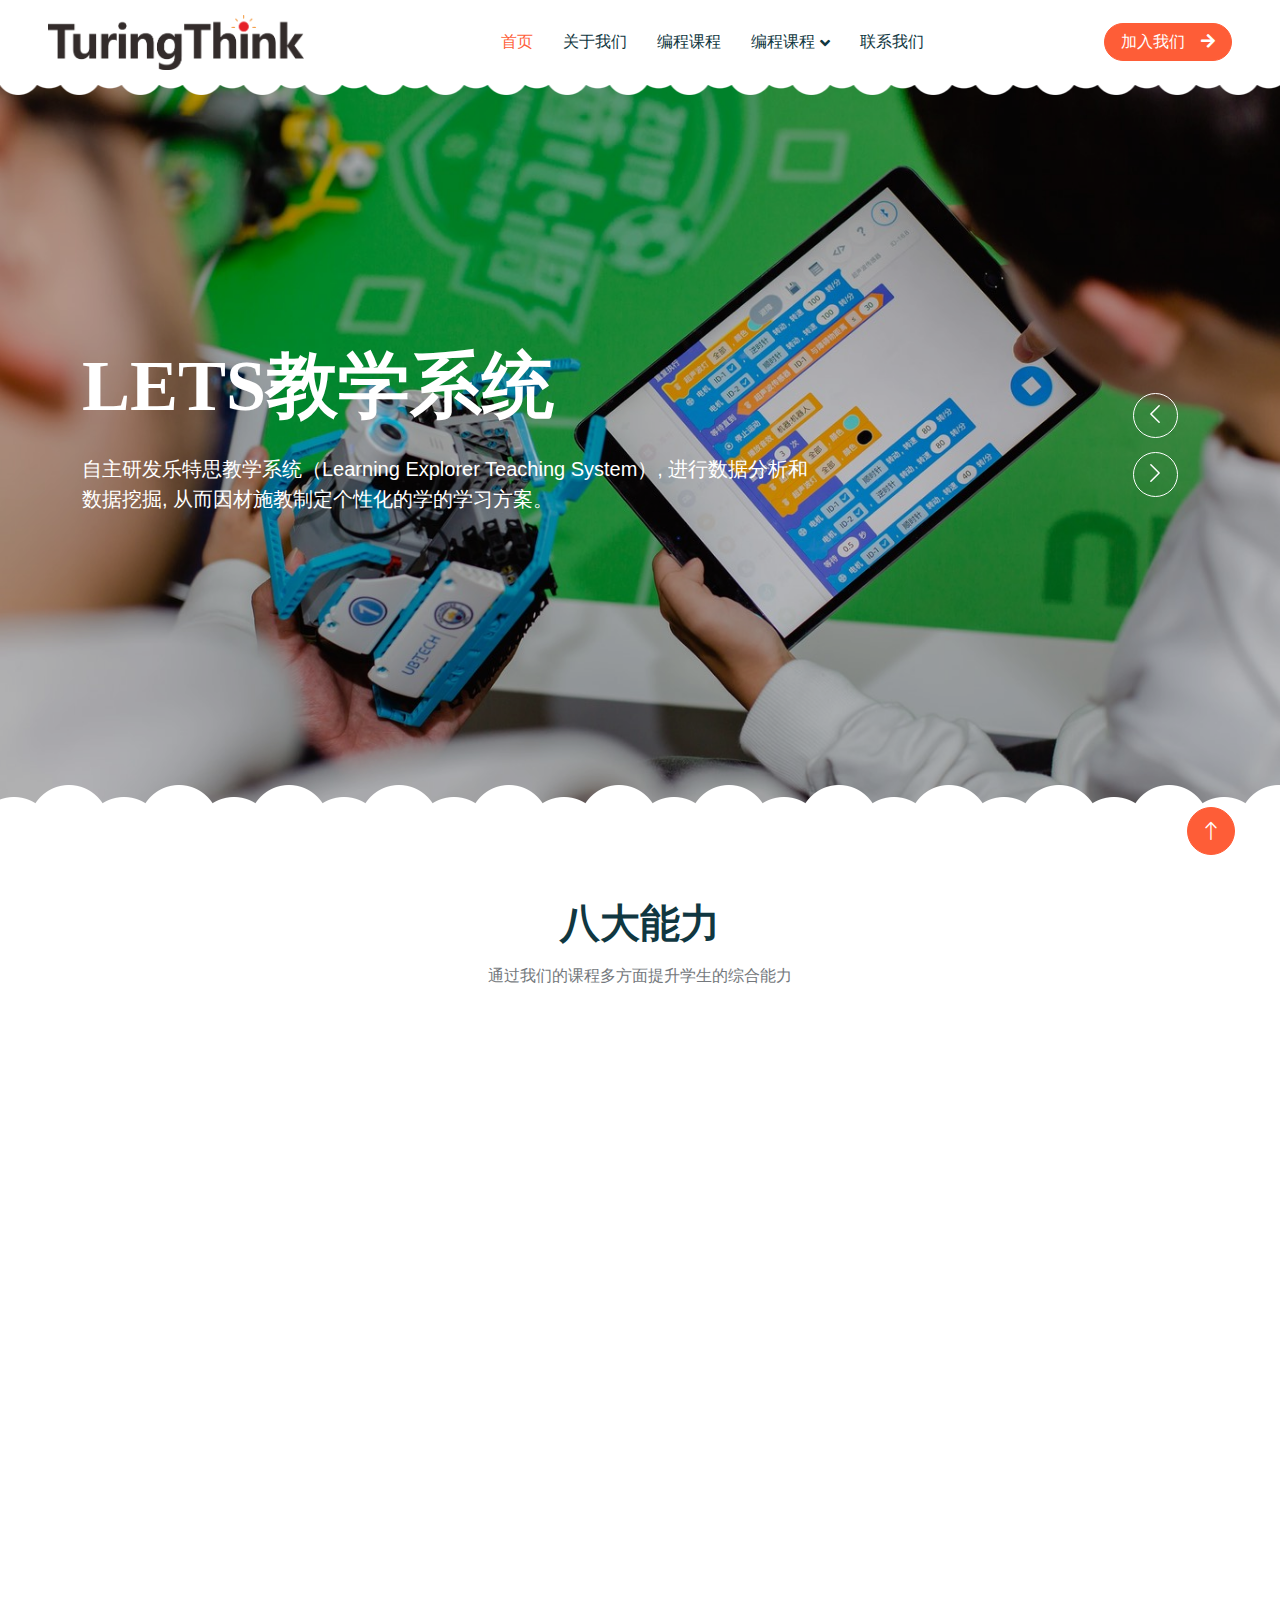
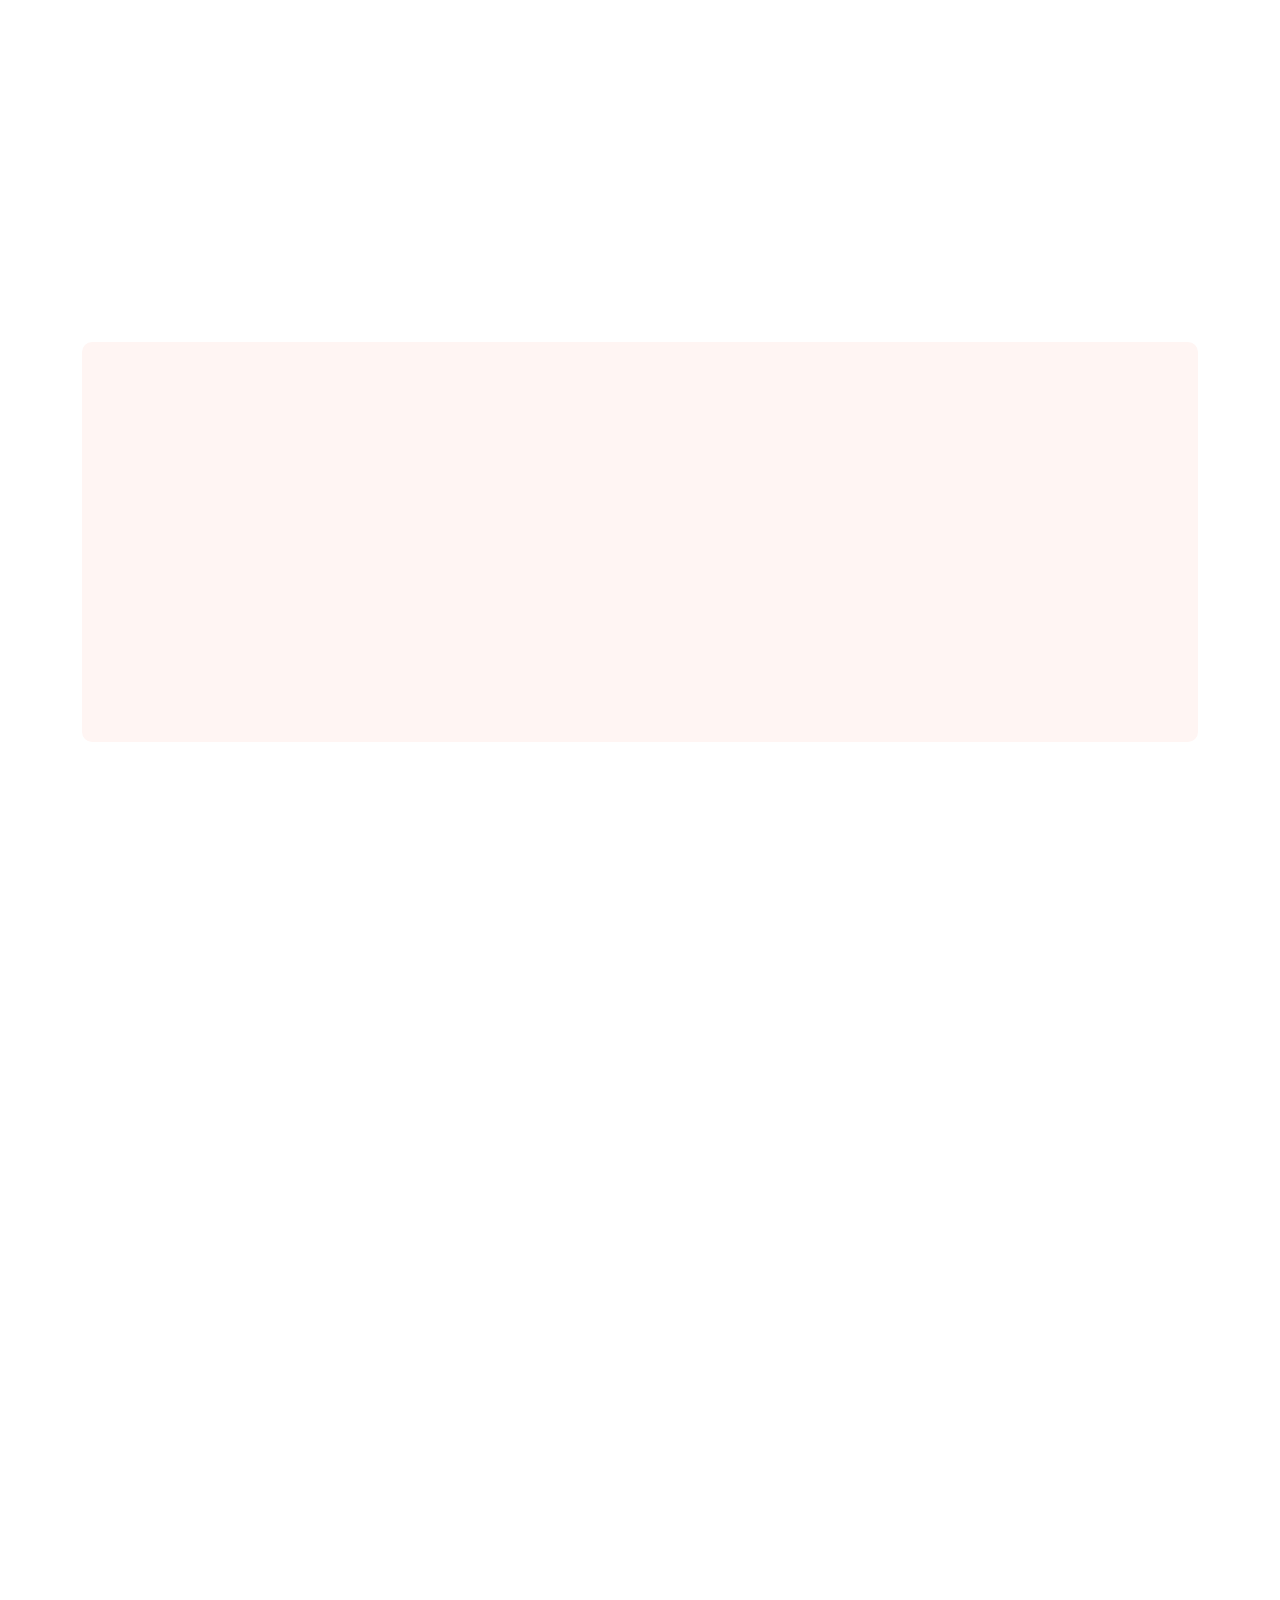
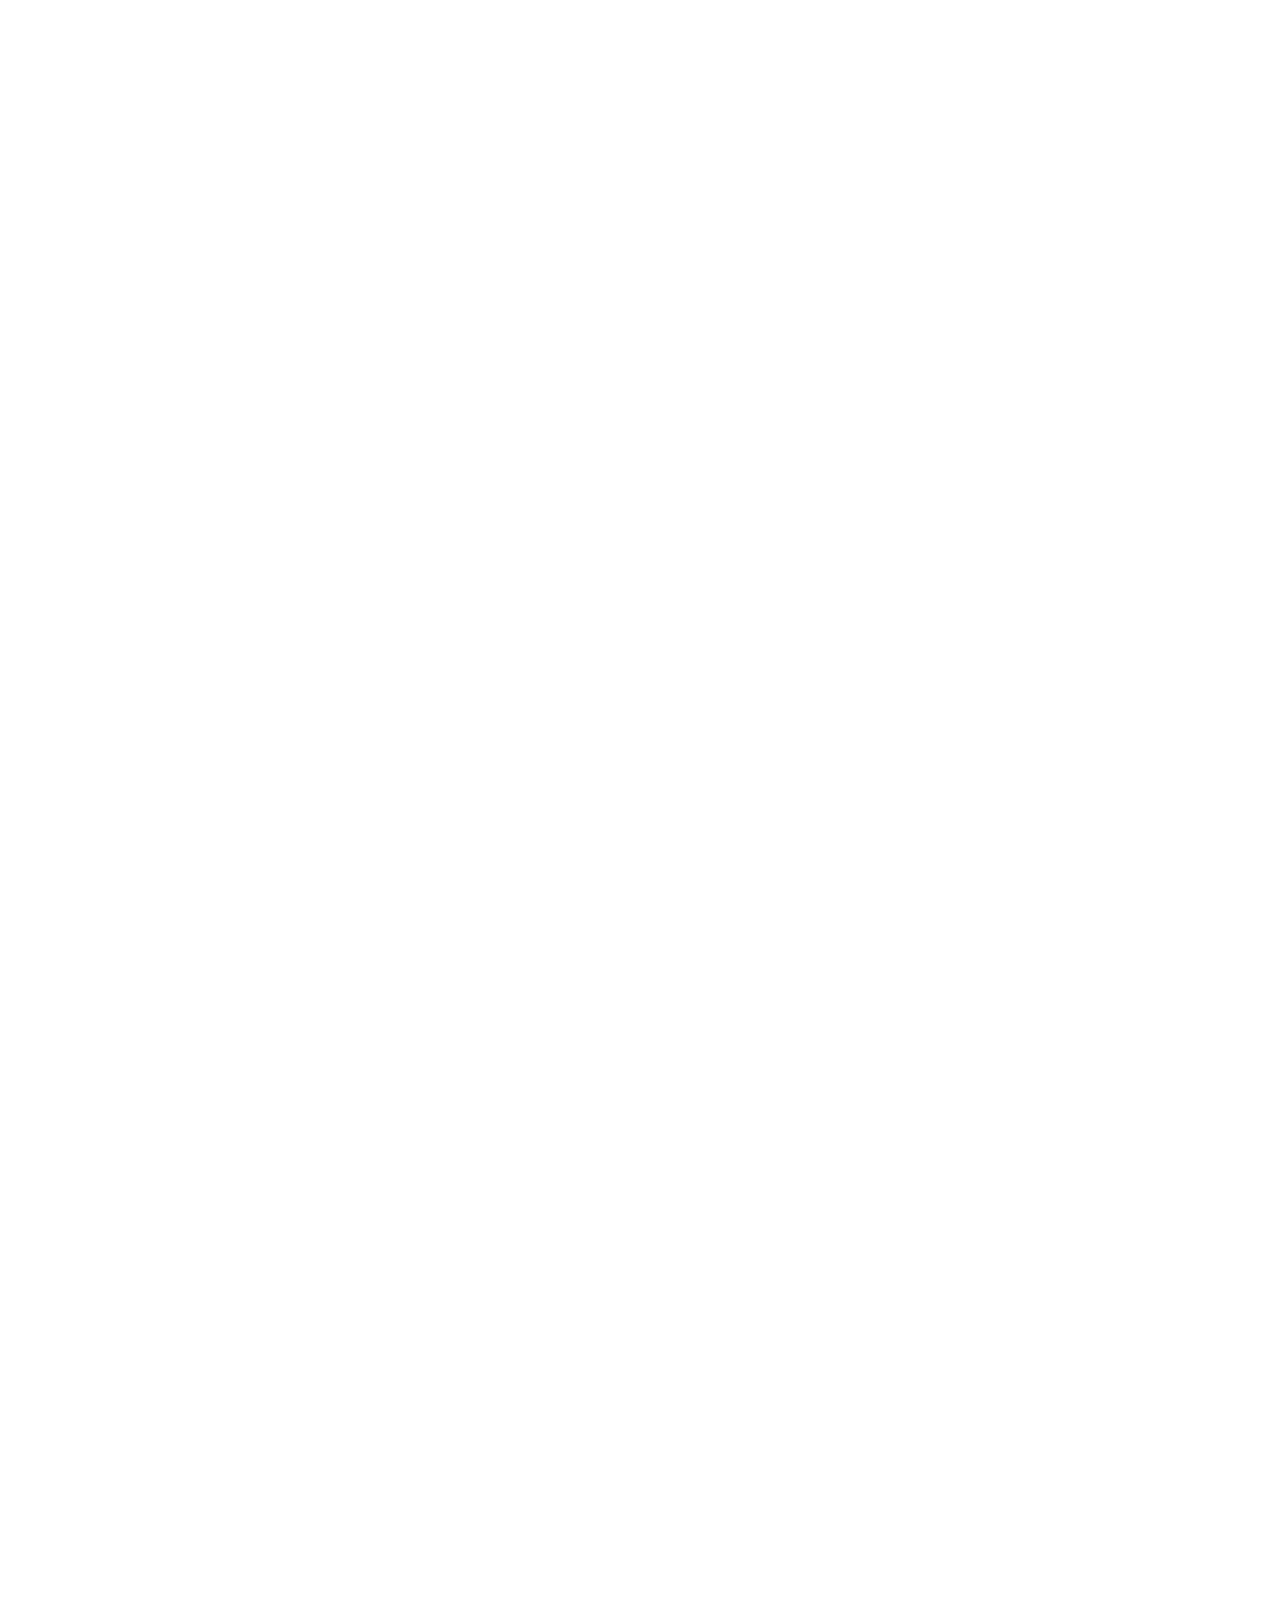
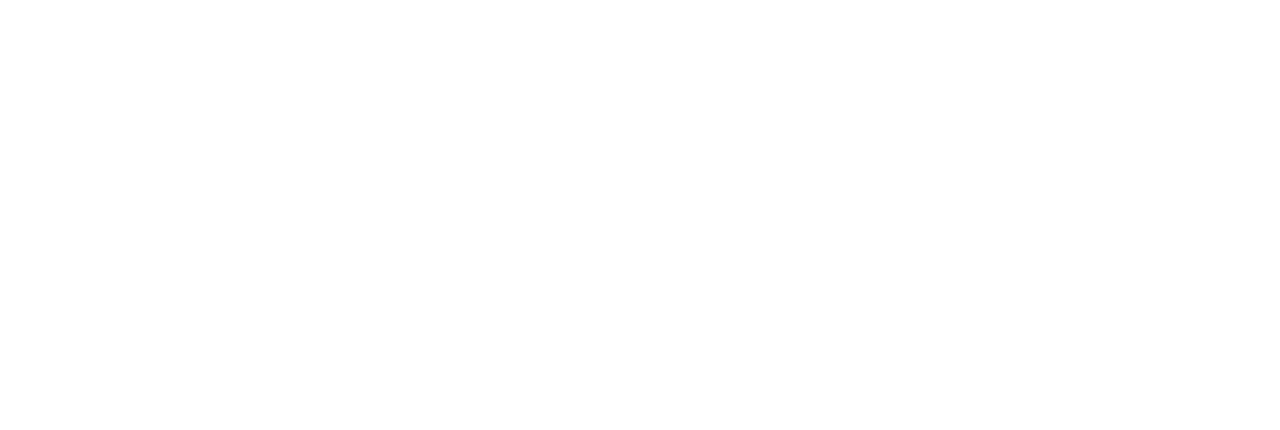
==== commit 50ee21ca: "update index." ====
--- a/index.html
+++ b/index.html
@@ -86,8 +86,8 @@
                         <div class="container">
                             <div class="row justify-content-start">
                                 <div class="col-10 col-lg-8">
-                                    <h1 class="display-2 text-white animated slideInDown mb-4">TuringThink专注少儿编程</h1>
-                                    <p class="fs-5 fw-medium text-white mb-4 pb-2">致力于激发创造力，逻辑思维能力和多维度的学习能力，通过有趣而实践的课程，我们帮助学生掌握编程技能，并培养他们解决问题的能力。</p>
+                                    <h1 class="display-2 text-white animated slideInDown mb-4">LETS教学系统</h1>
+                                    <p class="fs-5 fw-medium text-white mb-4 pb-2">自主研发乐特思教学系统（Learning Explorer Teaching System）, 进行数据分析和数据挖掘, 从而因材施教制定个性化的学的学习方案。</p>
                                 </div>
                             </div>
                         </div>
@@ -99,8 +99,8 @@
                         <div class="container">
                             <div class="row justify-content-start">
                                 <div class="col-10 col-lg-8">
-                                    <h1 class="display-2 text-white animated slideInDown mb-4">LETS教学系统</h1>
-                                    <p class="fs-5 fw-medium text-white mb-4 pb-2">自主研发乐特思教学系统（Learning Explorer Teaching System）, 进行数据分析和数据挖掘, 从而因材施教制定个性化的学的学习方案。</p>
+                                    <h1 class="display-2 text-white animated slideInDown mb-4">TuringThink专注少儿编程</h1>
+                                    <p class="fs-5 fw-medium text-white mb-4 pb-2">致力于激发创造力，逻辑思维能力和多维度的学习能力，通过有趣而实践的课程，我们帮助学生掌握编程技能，并培养他们解决问题的能力。</p>
                                 </div>
                             </div>
                         </div>
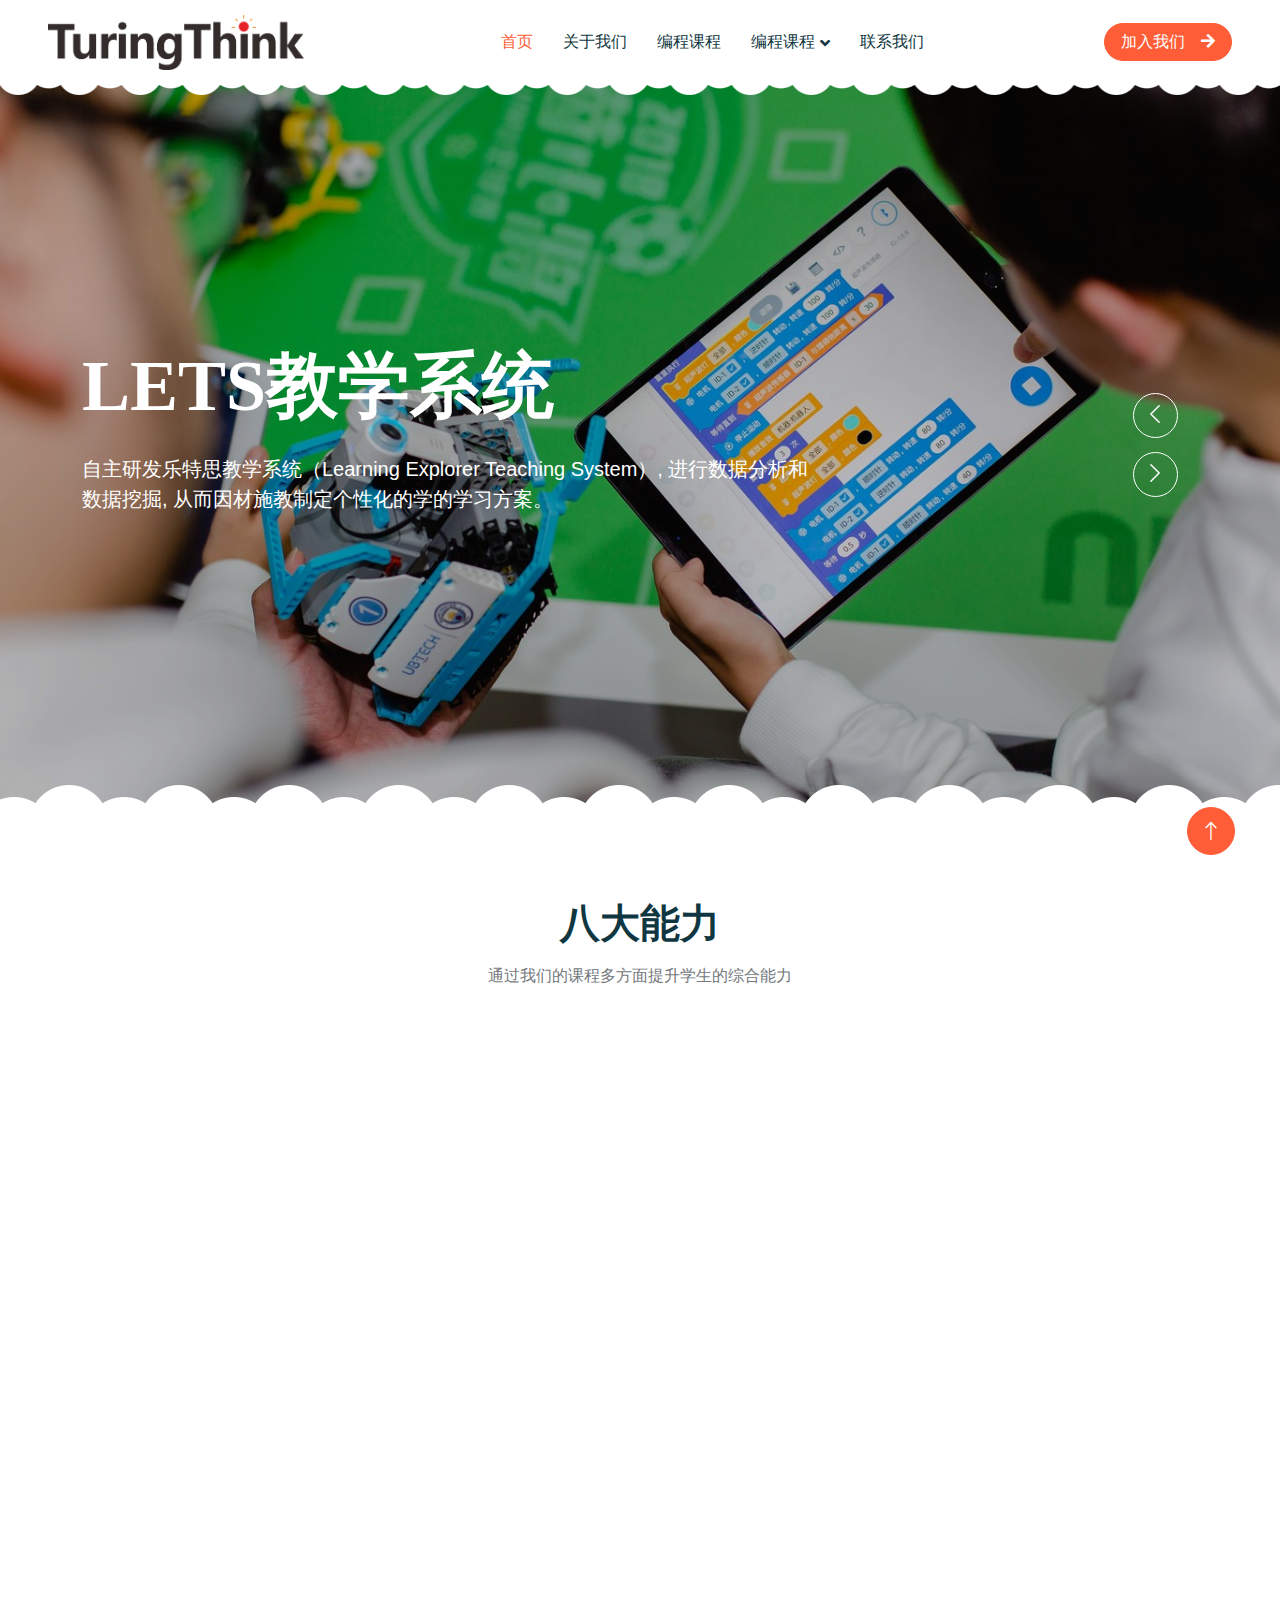
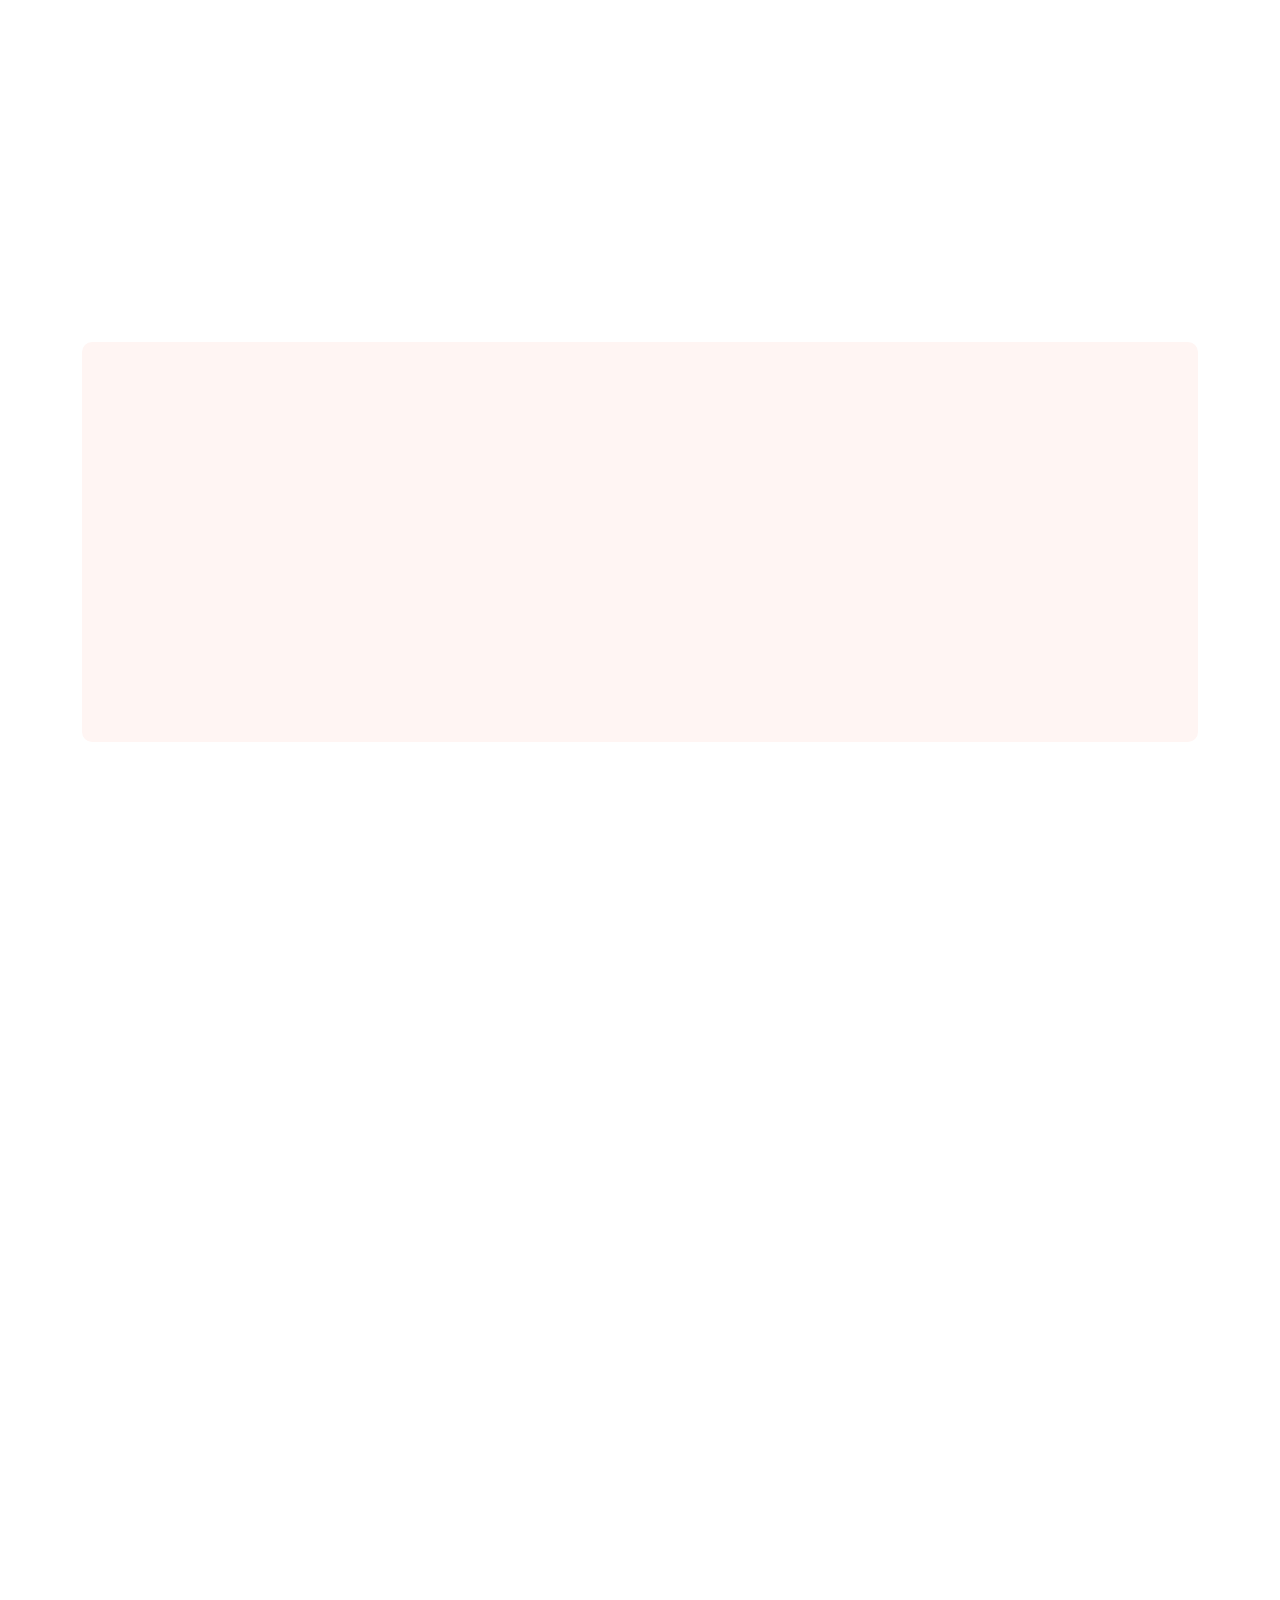
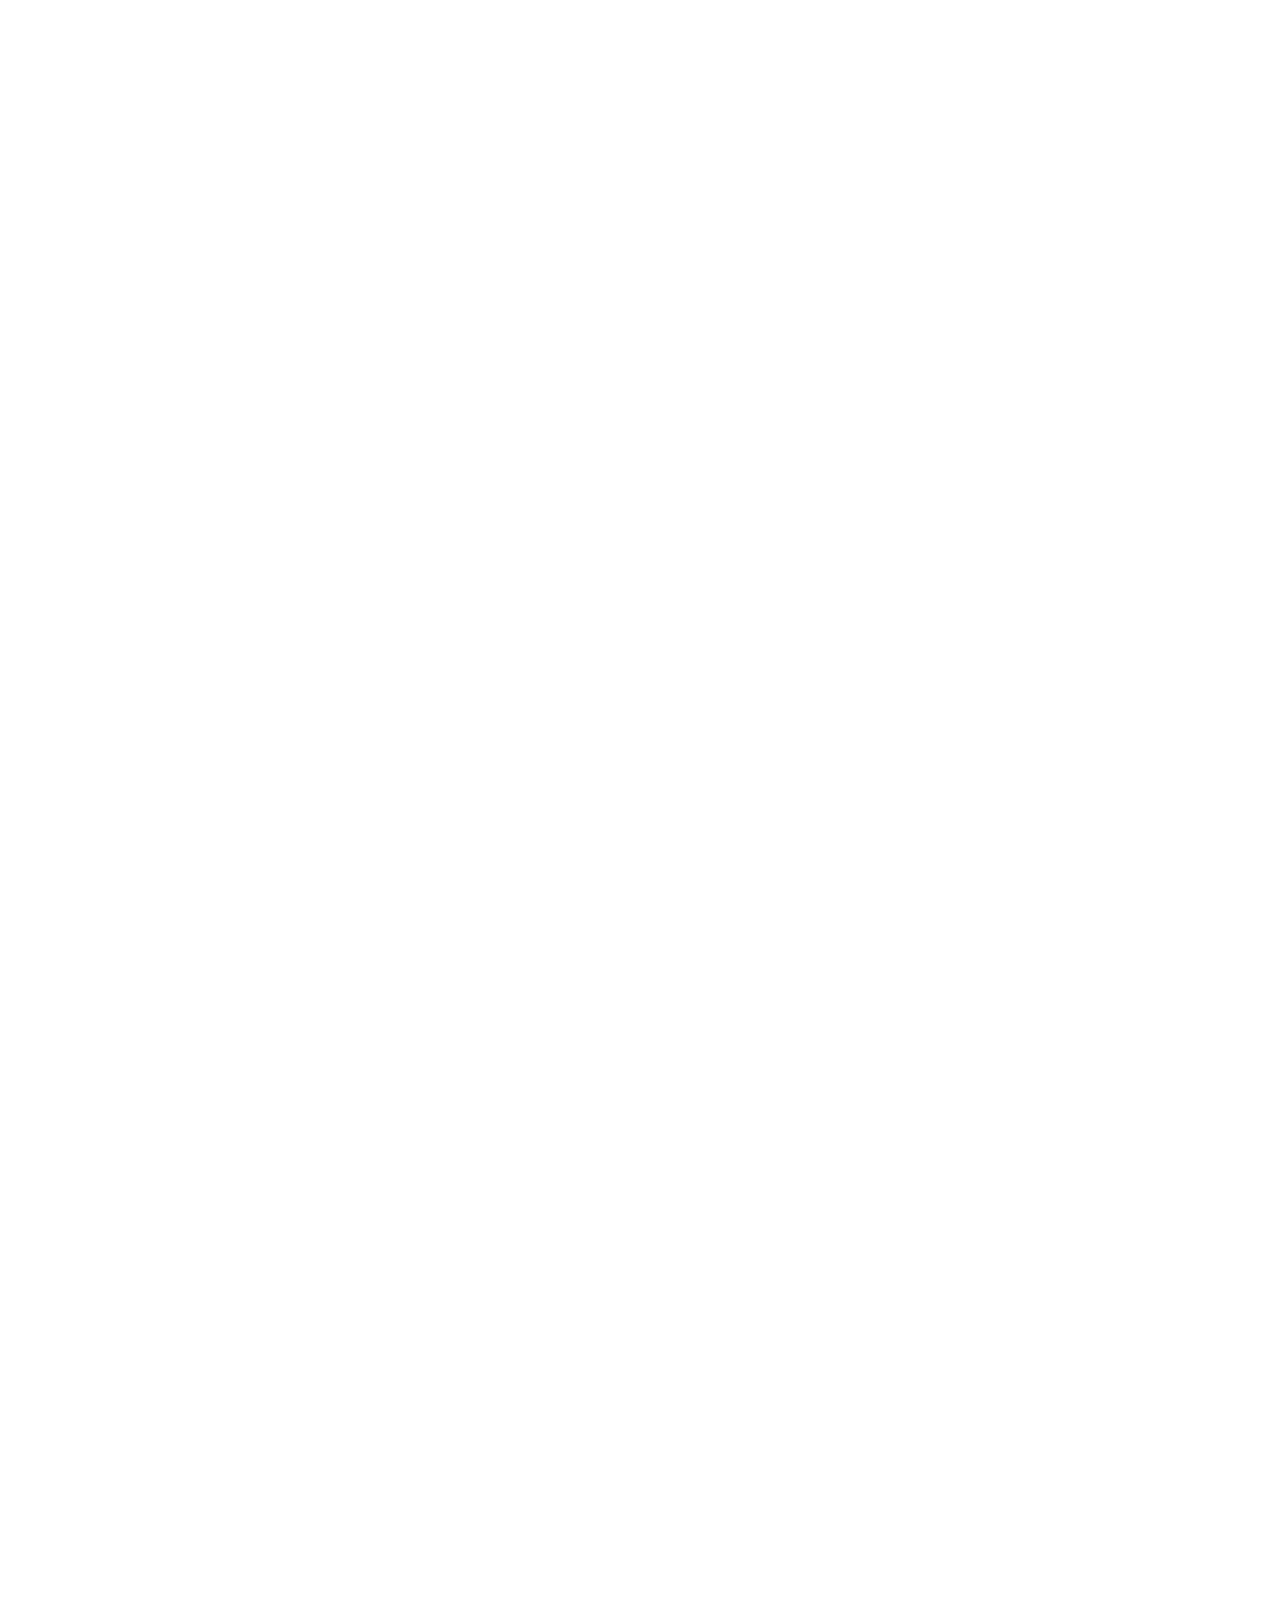
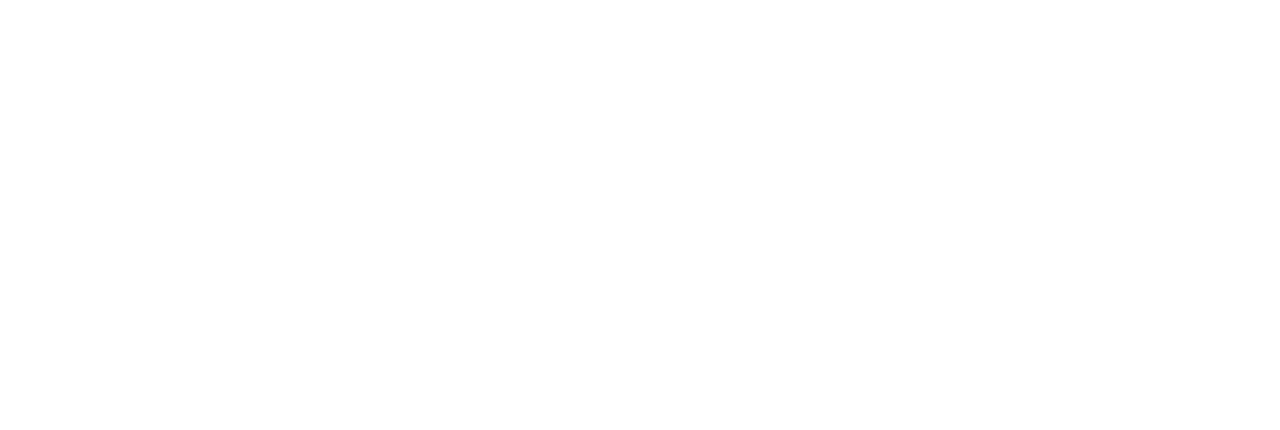
==== commit 3d3432b6: "Add contact for weixin." ====
--- a/index.html
+++ b/index.html
@@ -71,7 +71,7 @@
                     </div>
                     <a href="contact.html" class="nav-item nav-link">联系我们</a>
                 </div>
-                <a href="" class="btn btn-primary rounded-pill px-3 d-none d-lg-block">加入我们<i class="fa fa-arrow-right ms-3"></i></a>
+                <a href="contact.html" class="btn btn-primary rounded-pill px-3 d-none d-lg-block">加入我们<i class="fa fa-arrow-right ms-3"></i></a>
             </div>
         </nav>
         <!-- Navbar End -->
